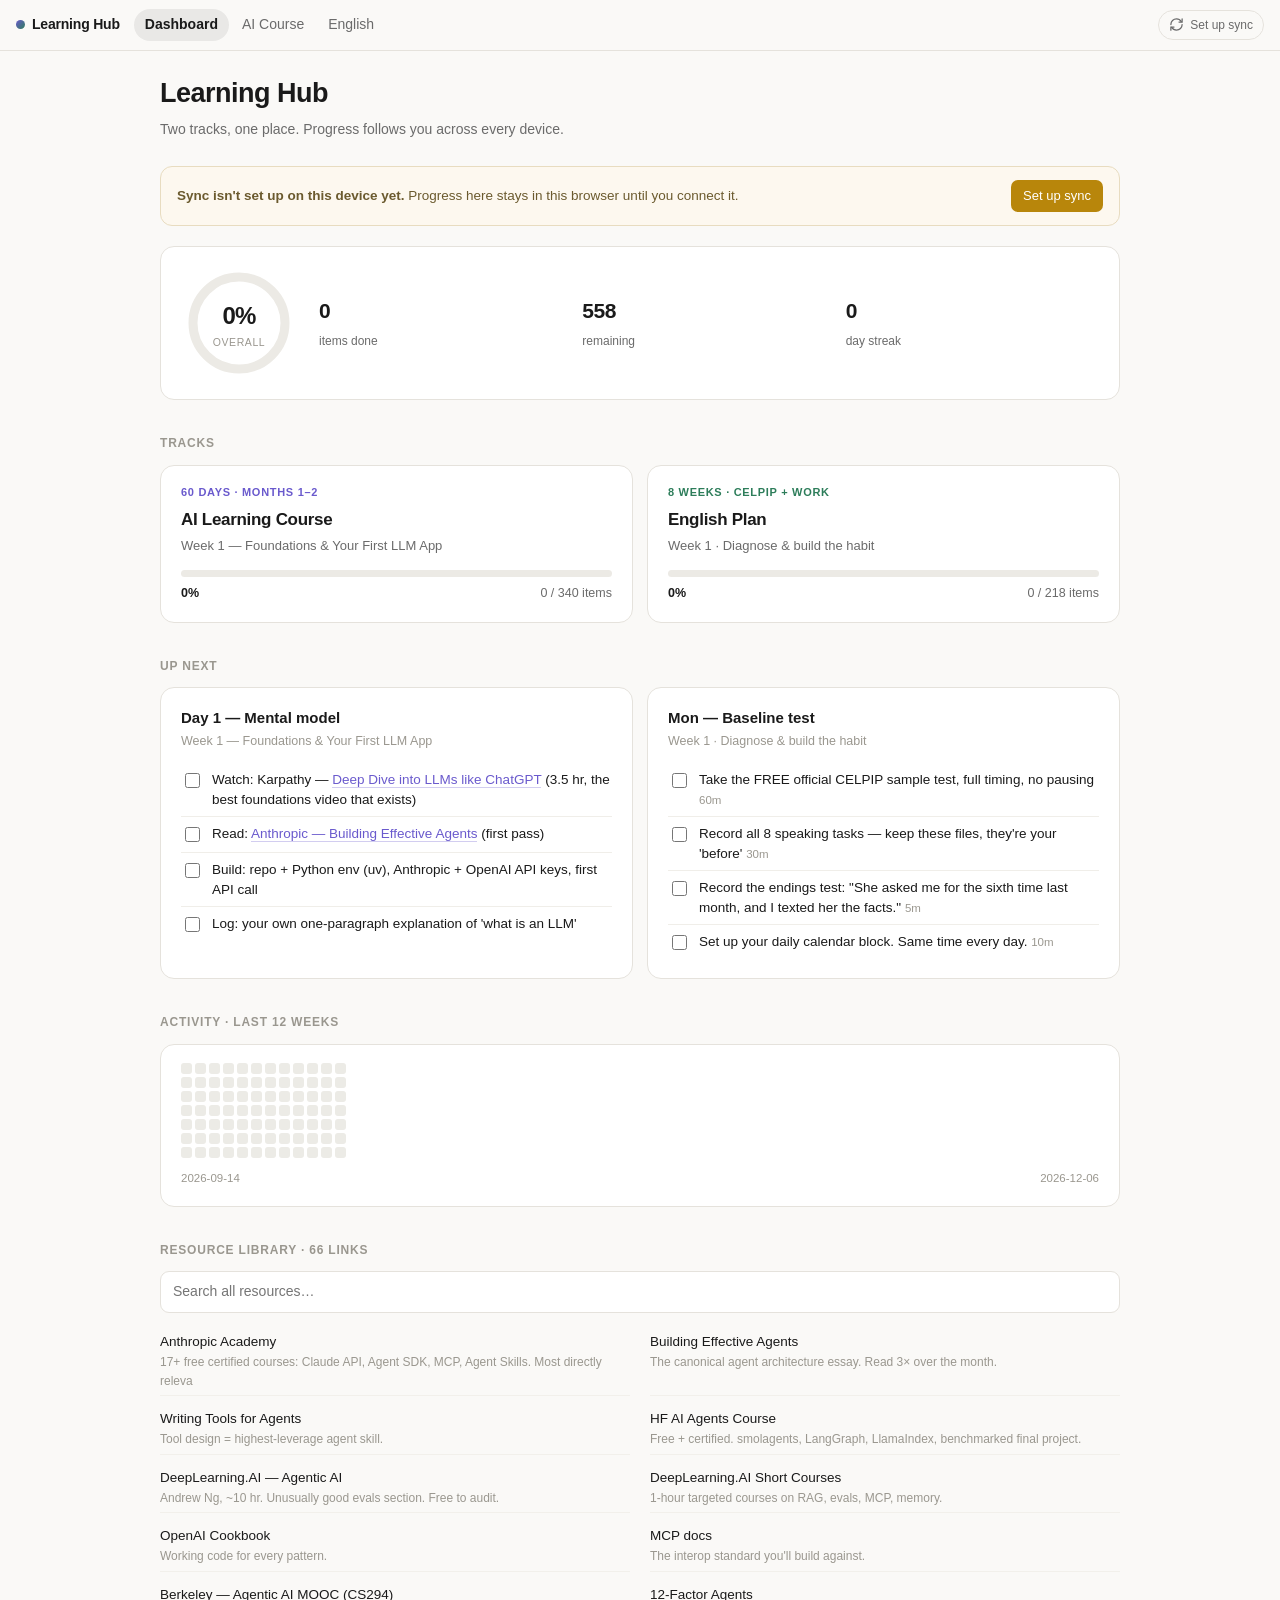
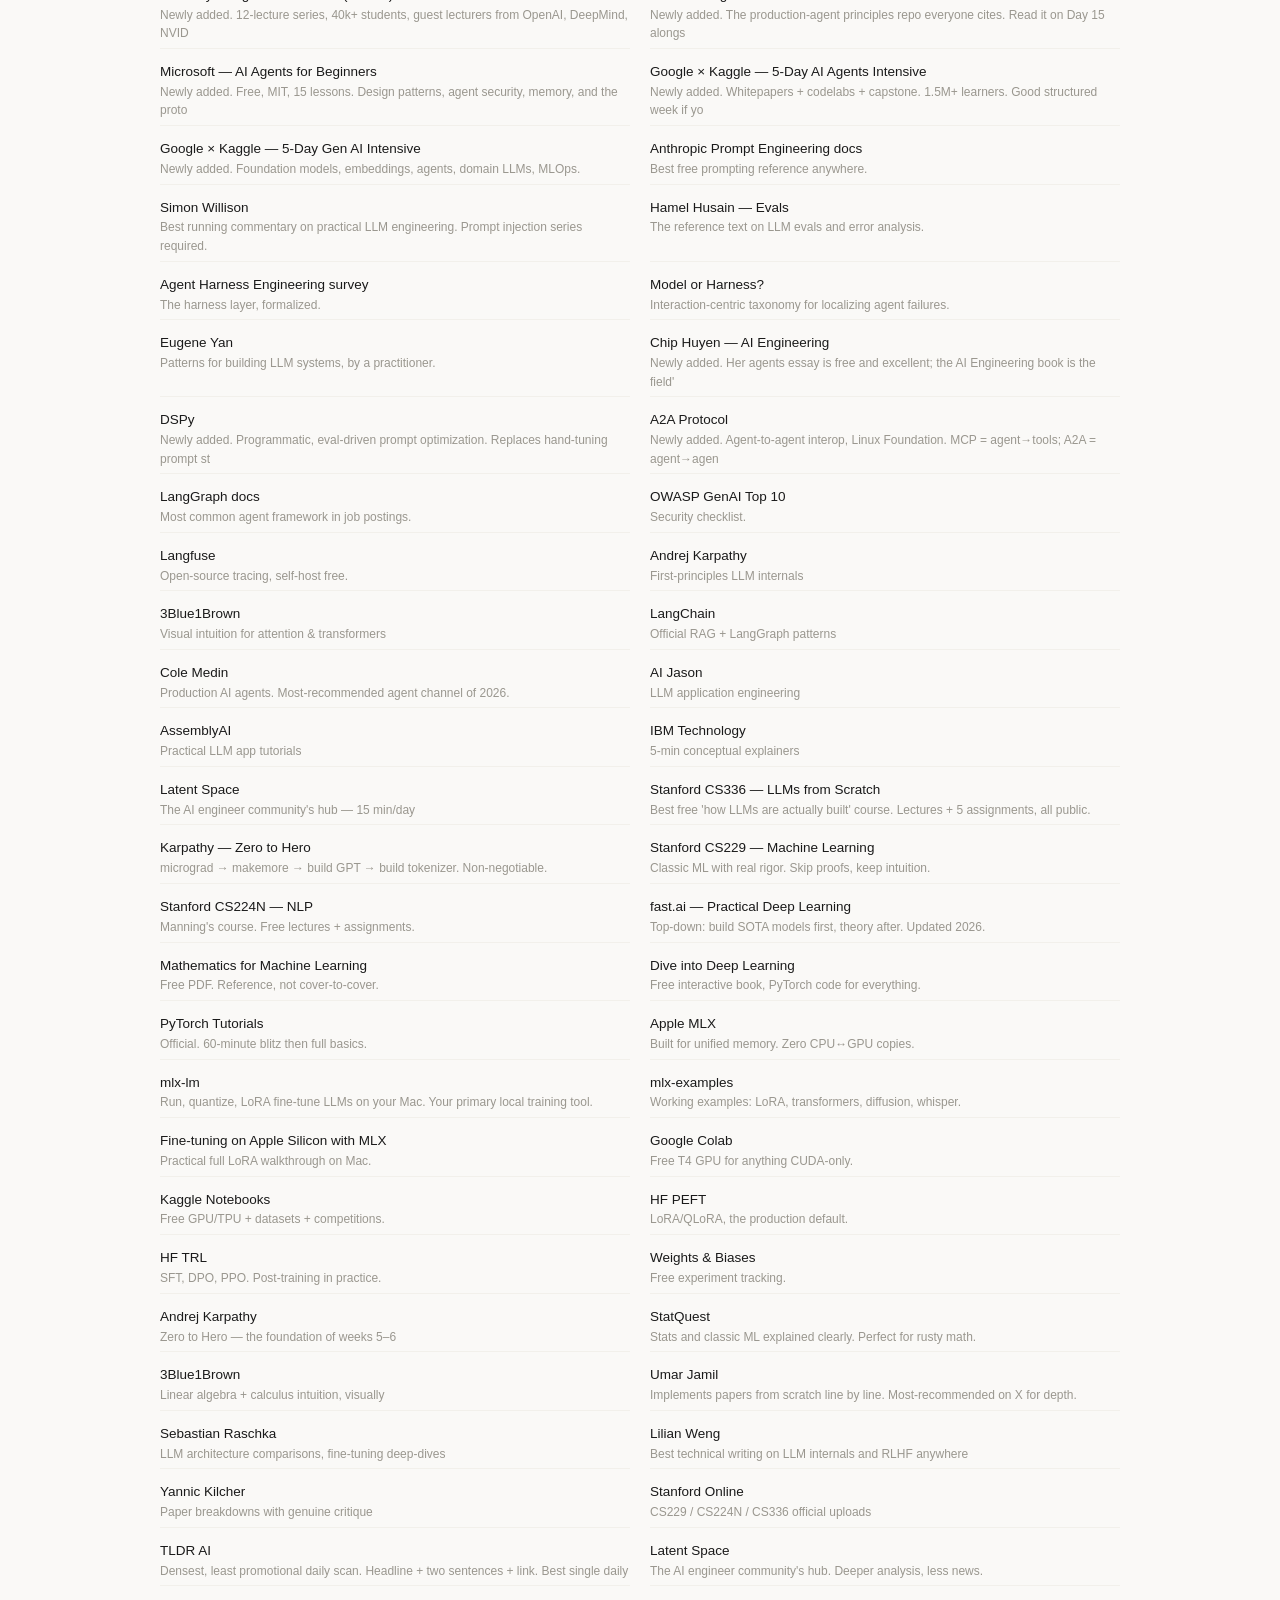
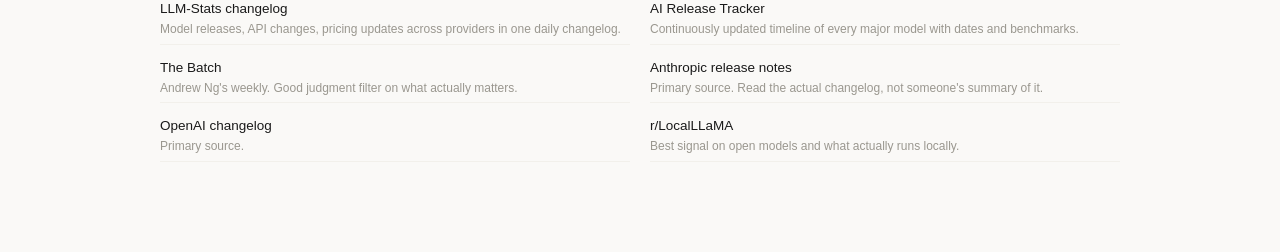
==== index.html @ ebbafad5 "Learning Hub — unified tracker for the AI course and English plan Merges the two standalone Cowork t" ====
<!doctype html>
<html lang="en">
<head>
<meta charset="utf-8">
<meta name="viewport" content="width=device-width, initial-scale=1, viewport-fit=cover">
<title>Learning Hub</title>
<meta name="theme-color" content="#faf9f7">
<meta name="apple-mobile-web-app-capable" content="yes">
<meta name="apple-mobile-web-app-status-bar-style" content="default">
<meta name="apple-mobile-web-app-title" content="Learning">
<link rel="manifest" href="manifest.webmanifest">
<link rel="apple-touch-icon" href="icons/icon-192.png">
<link rel="icon" href="icons/icon-192.png">
<link rel="stylesheet" href="assets/hub.css">
</head>
<body class="dash">

<div class="wrap">

  <h1>Learning Hub</h1>
  <p class="sub">Two tracks, one place. Progress follows you across every device.</p>

  <div class="banner" id="setupBanner" style="display:none">
    <span><b>Sync isn't set up on this device yet.</b> Progress here stays in this browser until you connect it.</span>
    <button id="bannerBtn">Set up sync</button>
  </div>

  <div class="hero">
    <div class="ring">
      <svg width="108" height="108" viewBox="0 0 108 108">
        <defs>
          <linearGradient id="hubgrad" x1="0" y1="0" x2="1" y2="1">
            <stop offset="0%" stop-color="#6a5acd"/>
            <stop offset="100%" stop-color="#2d7d5a"/>
          </linearGradient>
        </defs>
        <circle class="bgc" cx="54" cy="54" r="46" fill="none" stroke-width="9"/>
        <circle class="fgc" id="ringFg" cx="54" cy="54" r="46" fill="none" stroke-width="9"/>
      </svg>
      <div class="lab"><b id="ringPct">0%</b><i>overall</i></div>
    </div>
    <div class="heroStats">
      <div><b id="statDone">0</b><span>items done</span></div>
      <div><b id="statLeft">0</b><span>remaining</span></div>
      <div><b id="statStreak">0</b><span>day streak</span></div>
    </div>
  </div>

  <h2>Tracks</h2>
  <div class="tracks">
    <a class="track-card ai" href="ai.html">
      <div class="tk">60 days · Months 1–2</div>
      <h3>AI Learning Course</h3>
      <div class="meta" id="aiMeta">&nbsp;</div>
      <div class="tbar"><i id="aiBar" style="width:0%"></i></div>
      <div class="tnums"><b id="aiPct">0%</b><span id="aiCnt"></span></div>
    </a>
    <a class="track-card eng" href="english.html">
      <div class="tk">8 weeks · CELPIP + work</div>
      <h3>English Plan</h3>
      <div class="meta" id="engMeta">&nbsp;</div>
      <div class="tbar"><i id="engBar" style="width:0%"></i></div>
      <div class="tnums"><b id="engPct">0%</b><span id="engCnt"></span></div>
    </a>
  </div>

  <h2 id="todayHd">Up next</h2>
  <div class="today">
    <div class="card ai">
      <h3 id="aiTodayTitle">—</h3>
      <div class="dl" id="aiTodayWeek"></div>
      <ul id="aiToday"></ul>
    </div>
    <div class="card eng">
      <h3 id="engTodayTitle">—</h3>
      <div class="dl" id="engTodayWeek"></div>
      <ul id="engToday"></ul>
    </div>
  </div>

  <h2>Activity · last 12 weeks</h2>
  <div class="card">
    <div class="heat" id="heat"></div>
    <div class="heatlab"><span id="heatFrom"></span><span id="heatTo"></span></div>
  </div>

  <h2>Resource library · <span id="resCount"></span></h2>
  <input id="resSearch" type="search" placeholder="Search all resources…" autocomplete="off">
  <div class="res" id="resList"></div>

</div>

<script src="assets/hub.js"></script>
<script>Hub.init({page:"home"});</script>
<script src="assets/data-ai.js"></script>
<script src="assets/data-eng.js"></script>
<script src="assets/dashboard.js"></script>
<script>
if ("serviceWorker" in navigator) navigator.serviceWorker.register("sw.js").catch(function(){});
</script>
</body>
</html>
---- assets/hub.css ----
/* ===== Learning Hub — shared shell (nav, sync panel, dashboard) ===== */

.hub-nav, .hub-modal, .dash {
  --h-bg: #faf9f7;
  --h-card: #ffffff;
  --h-line: #e5e2dc;
  --h-ink: #1a1a1a;
  --h-dim: #6b6b6b;
  --h-faint: #9a978f;
  --h-ai: #6a5acd;
  --h-eng: #2d7d5a;
  --h-warn: #b8860b;
  --h-red: #c0392b;
  font-family: -apple-system, BlinkMacSystemFont, "Segoe UI", Helvetica, Arial, sans-serif;
}

/* ---------- nav ---------- */
/* the tracker pages bring their own <a> styling — neutralise it inside the shell */
.hub-nav a, .hub-nav a:hover, .hub-nav a:visited {
  text-decoration: none; border: 0; box-shadow: none; background-image: none;
}
.hub-nav {
  position: sticky; top: 0; z-index: 50;
  display: flex; align-items: center; gap: 6px;
  padding: 9px 16px;
  background: rgba(250, 249, 247, .88);
  backdrop-filter: saturate(180%) blur(12px);
  -webkit-backdrop-filter: saturate(180%) blur(12px);
  border-bottom: 1px solid var(--h-line);
  font-size: 14px;
}
.hub-brand {
  display: flex; align-items: center; gap: 7px;
  font-weight: 650; color: var(--h-ink); text-decoration: none;
  letter-spacing: -.2px; margin-right: 8px; white-space: nowrap;
}
.hub-dot {
  width: 9px; height: 9px; border-radius: 50%;
  background: linear-gradient(135deg, var(--h-ai), var(--h-eng));
}
.hub-nav nav { display: flex; gap: 2px; flex: 1; min-width: 0; overflow-x: auto; scrollbar-width: none; }
.hub-nav nav::-webkit-scrollbar { display: none; }
.hub-nav nav a {
  padding: 5px 11px; border-radius: 99px; color: var(--h-dim);
  text-decoration: none; white-space: nowrap; transition: background .15s, color .15s;
}
.hub-nav nav a:hover { color: var(--h-ink); background: rgba(0, 0, 0, .04); }
.hub-nav nav a.on { color: var(--h-ink); background: rgba(0, 0, 0, .07); font-weight: 600; }

.hub-syncbtn {
  display: flex; align-items: center; gap: 6px;
  background: none; border: 1px solid var(--h-line); border-radius: 99px;
  padding: 5px 10px; cursor: pointer; color: var(--h-dim);
  font: inherit; font-size: 12px; white-space: nowrap;
}
.hub-syncbtn:hover { color: var(--h-ink); border-color: #d5d1c8; }
.hub-syncbtn[data-state="busy"] svg { animation: hubspin 1s linear infinite; }
.hub-syncbtn[data-state="err"] { color: var(--h-red); border-color: #e8c4bf; }
@keyframes hubspin { to { transform: rotate(360deg); } }
.hub-sync:empty { display: none; }
@media (max-width: 620px) { .hub-sync { display: none; } .hub-name { display: none; } .hub-brand { margin-right: 4px; } }

/* ---------- sync modal ---------- */
.hub-modal {
  position: fixed; inset: 0; z-index: 100; display: none;
  background: rgba(20, 19, 17, .35); padding: 20px;
  overflow-y: auto; -webkit-overflow-scrolling: touch;
}
.hub-modal.on { display: block; }
.hub-modal-in {
  max-width: 460px; margin: 6vh auto; background: var(--h-card);
  border: 1px solid var(--h-line); border-radius: 14px; overflow: hidden;
  box-shadow: 0 20px 60px rgba(0, 0, 0, .18);
}
.hub-modal-hd {
  display: flex; justify-content: space-between; align-items: center;
  padding: 14px 18px; border-bottom: 1px solid var(--h-line); font-size: 15px;
}
.hub-modal-hd button { background: none; border: none; font-size: 22px; line-height: 1; cursor: pointer; color: var(--h-faint); }
.hub-modal-bd { padding: 18px; font-size: 14px; color: var(--h-ink); }
.hub-p { margin: 0 0 16px; color: var(--h-dim); line-height: 1.55; font-size: 13.5px; }
.hub-p.dim { color: var(--h-faint); font-size: 12.5px; margin-top: 14px; margin-bottom: 0; }
.hub-lbl { display: block; font-weight: 600; font-size: 13px; margin: 14px 0 5px; }
.hub-lbl span { font-weight: 400; color: var(--h-faint); font-size: 12px; }
.hub-lbl code { background: #f2f0eb; padding: 1px 4px; border-radius: 3px; font-size: 11.5px; }
.hub-modal-bd input[type=text], .hub-modal-bd input[type=password] {
  width: 100%; padding: 9px 11px; border: 1px solid var(--h-line); border-radius: 8px;
  font: inherit; font-size: 13.5px; background: #fcfbf9;
}
.hub-modal-bd input:focus { outline: 2px solid rgba(106, 90, 205, .35); outline-offset: -1px; }
.hub-row { display: flex; gap: 8px; margin-top: 14px; flex-wrap: wrap; }
.hub-row2 { display: flex; align-items: center; justify-content: space-between; gap: 10px; margin-top: 8px; }
.hub-row2 span { color: var(--h-dim); font-size: 13.5px; }
.hub-row2 input { padding: 7px 9px; border: 1px solid var(--h-line); border-radius: 8px; font: inherit; font-size: 13px; background: #fcfbf9; }
.hub-btn {
  padding: 8px 14px; border: 1px solid var(--h-line); background: #fff;
  border-radius: 8px; font: inherit; font-size: 13.5px; cursor: pointer; color: var(--h-ink);
}
.hub-btn:hover { background: #f7f5f1; }
.hub-btn.pri { background: var(--h-ink); color: #fff; border-color: var(--h-ink); }
.hub-btn.pri:hover { background: #333; }
.hub-msg { font-size: 12.5px; margin: 10px 0 0; color: var(--h-dim); word-break: break-all; }
.hub-msg.ok { color: var(--h-eng); }
.hub-msg.err { color: var(--h-red); }
.hub-modal-bd hr { border: none; border-top: 1px solid var(--h-line); margin: 20px 0 4px; }

/* ---------- dashboard ---------- */
body.dash {
  margin: 0; background: var(--h-bg); color: var(--h-ink);
  font-size: 15px; line-height: 1.55;
  -webkit-font-smoothing: antialiased;
}
.dash .wrap { max-width: 960px; margin: 0 auto; padding: 26px 20px 90px; }
.dash h1 { font-size: 27px; margin: 0 0 4px; letter-spacing: -.5px; }
.dash .sub { color: var(--h-dim); font-size: 14px; margin: 0 0 26px; }
.dash h2 {
  font-size: 12px; text-transform: uppercase; letter-spacing: .8px;
  color: var(--h-faint); margin: 34px 0 12px; font-weight: 650;
}

.hero {
  display: grid; grid-template-columns: auto 1fr; gap: 26px; align-items: center;
  background: var(--h-card); border: 1px solid var(--h-line);
  border-radius: 14px; padding: 22px 24px;
}
@media (max-width: 560px) { .hero { grid-template-columns: 1fr; gap: 18px; text-align: center; } }
.ring { position: relative; width: 108px; height: 108px; margin: 0 auto; }
.ring svg { transform: rotate(-90deg); }
.ring .bgc { stroke: #eceae5; }
.ring .fgc { stroke: url(#hubgrad); stroke-linecap: round; transition: stroke-dashoffset .6s cubic-bezier(.4, 0, .2, 1); }
.ring .lab { position: absolute; inset: 0; display: flex; flex-direction: column; align-items: center; justify-content: center; }
.ring .lab b { font-size: 24px; letter-spacing: -.8px; font-variant-numeric: tabular-nums; }
.ring .lab i { font-style: normal; font-size: 10.5px; color: var(--h-faint); text-transform: uppercase; letter-spacing: .6px; }
.heroStats { display: grid; grid-template-columns: repeat(3, 1fr); gap: 14px; }
@media (max-width: 400px) { .heroStats { grid-template-columns: repeat(2, 1fr); } }
.heroStats div b { display: block; font-size: 21px; letter-spacing: -.5px; font-variant-numeric: tabular-nums; }
.heroStats div span { font-size: 12px; color: var(--h-dim); }

.tracks { display: grid; grid-template-columns: 1fr 1fr; gap: 14px; }
@media (max-width: 700px) { .tracks { grid-template-columns: 1fr; } }
.track-card {
  display: block; text-decoration: none; color: inherit;
  background: var(--h-card); border: 1px solid var(--h-line); border-radius: 14px;
  padding: 18px 20px; transition: transform .15s, box-shadow .15s, border-color .15s;
}
.track-card:hover { transform: translateY(-2px); box-shadow: 0 8px 24px rgba(0, 0, 0, .07); border-color: #d8d4cb; }
.track-card .tk { font-size: 11px; font-weight: 700; letter-spacing: .7px; text-transform: uppercase; }
.track-card.ai .tk { color: var(--h-ai); }
.track-card.eng .tk { color: var(--h-eng); }
.track-card h3 { margin: 6px 0 3px; font-size: 17px; letter-spacing: -.3px; }
.track-card .meta { font-size: 13px; color: var(--h-dim); margin-bottom: 14px; }
.tbar { height: 7px; background: #eceae5; border-radius: 99px; overflow: hidden; }
.tbar > i { display: block; height: 100%; border-radius: 99px; transition: width .5s; }
.track-card.ai .tbar > i { background: var(--h-ai); }
.track-card.eng .tbar > i { background: var(--h-eng); }
.tnums { display: flex; justify-content: space-between; margin-top: 7px; font-size: 12.5px; color: var(--h-dim); font-variant-numeric: tabular-nums; }
.tnums b { color: var(--h-ink); }

.card {
  background: var(--h-card); border: 1px solid var(--h-line);
  border-radius: 14px; padding: 18px 20px;
}
.today { display: grid; grid-template-columns: 1fr 1fr; gap: 14px; }
@media (max-width: 700px) { .today { grid-template-columns: 1fr; } }
.today .card h3 { margin: 0 0 2px; font-size: 15px; }
.today .card .dl { font-size: 12.5px; color: var(--h-faint); margin-bottom: 12px; }
.today ul { list-style: none; margin: 0; padding: 0; }
.today li { display: flex; gap: 9px; padding: 7px 0; border-top: 1px solid #f0eee9; font-size: 13.5px; line-height: 1.45; }
.today li:first-child { border-top: none; }
.today input[type=checkbox] { margin-top: 3px; flex-shrink: 0; width: 15px; height: 15px; accent-color: var(--h-eng); cursor: pointer; }
.today .ai input[type=checkbox] { accent-color: var(--h-ai); }
.today li.done label { color: var(--h-faint); text-decoration: line-through; }
.today label { cursor: pointer; }
.today label a { color: var(--h-ai); text-decoration: none; border-bottom: 1px solid rgba(106,90,205,.3); }
.today label a:hover { border-bottom-color: var(--h-ai); }
.today .card.eng label a { color: var(--h-eng); border-bottom-color: rgba(45,125,90,.3); }
.today .mins { color: var(--h-faint); font-size: 11.5px; }
.empty { color: var(--h-faint); font-size: 13.5px; padding: 10px 0; }

.heat { display: flex; gap: 3px; flex-wrap: nowrap; overflow-x: auto; padding-bottom: 4px; }
.heat .col { display: flex; flex-direction: column; gap: 3px; }
.heat i { width: 11px; height: 11px; border-radius: 3px; background: #ecebe6; display: block; }
.heat i[data-l="1"] { background: #cfe3d8; }
.heat i[data-l="2"] { background: #9ccdb4; }
.heat i[data-l="3"] { background: #5fae8a; }
.heat i[data-l="4"] { background: #2d7d5a; }
.heatlab { font-size: 11.5px; color: var(--h-faint); margin-top: 8px; display: flex; justify-content: space-between; }

.res { display: grid; grid-template-columns: 1fr 1fr; gap: 8px 20px; }
@media (max-width: 700px) { .res { grid-template-columns: 1fr; } }
.res a { color: var(--h-ink); text-decoration: none; font-size: 13.5px; padding: 5px 0; display: block; border-bottom: 1px solid #f2f0eb; }
.res a:hover { color: var(--h-ai); }
.res a span { color: var(--h-faint); font-size: 12px; display: block; }
#resSearch {
  width: 100%; padding: 9px 12px; border: 1px solid var(--h-line);
  border-radius: 9px; font: inherit; font-size: 14px; background: var(--h-card); margin-bottom: 14px;
}
#resSearch:focus { outline: 2px solid rgba(106, 90, 205, .3); outline-offset: -1px; }

.banner {
  background: #fdf8ef; border: 1px solid #e8dcc0; border-radius: 12px;
  padding: 13px 16px; font-size: 13.5px; color: #6b5a2e; margin-bottom: 20px;
  display: flex; gap: 10px; align-items: center; justify-content: space-between; flex-wrap: wrap;
}
.banner button { background: #b8860b; color: #fff; border: none; border-radius: 7px; padding: 6px 12px; font: inherit; font-size: 13px; cursor: pointer; }

/* keep tracker pages clear of the sticky nav */
.hub-nav + .wrap { padding-top: 22px; }
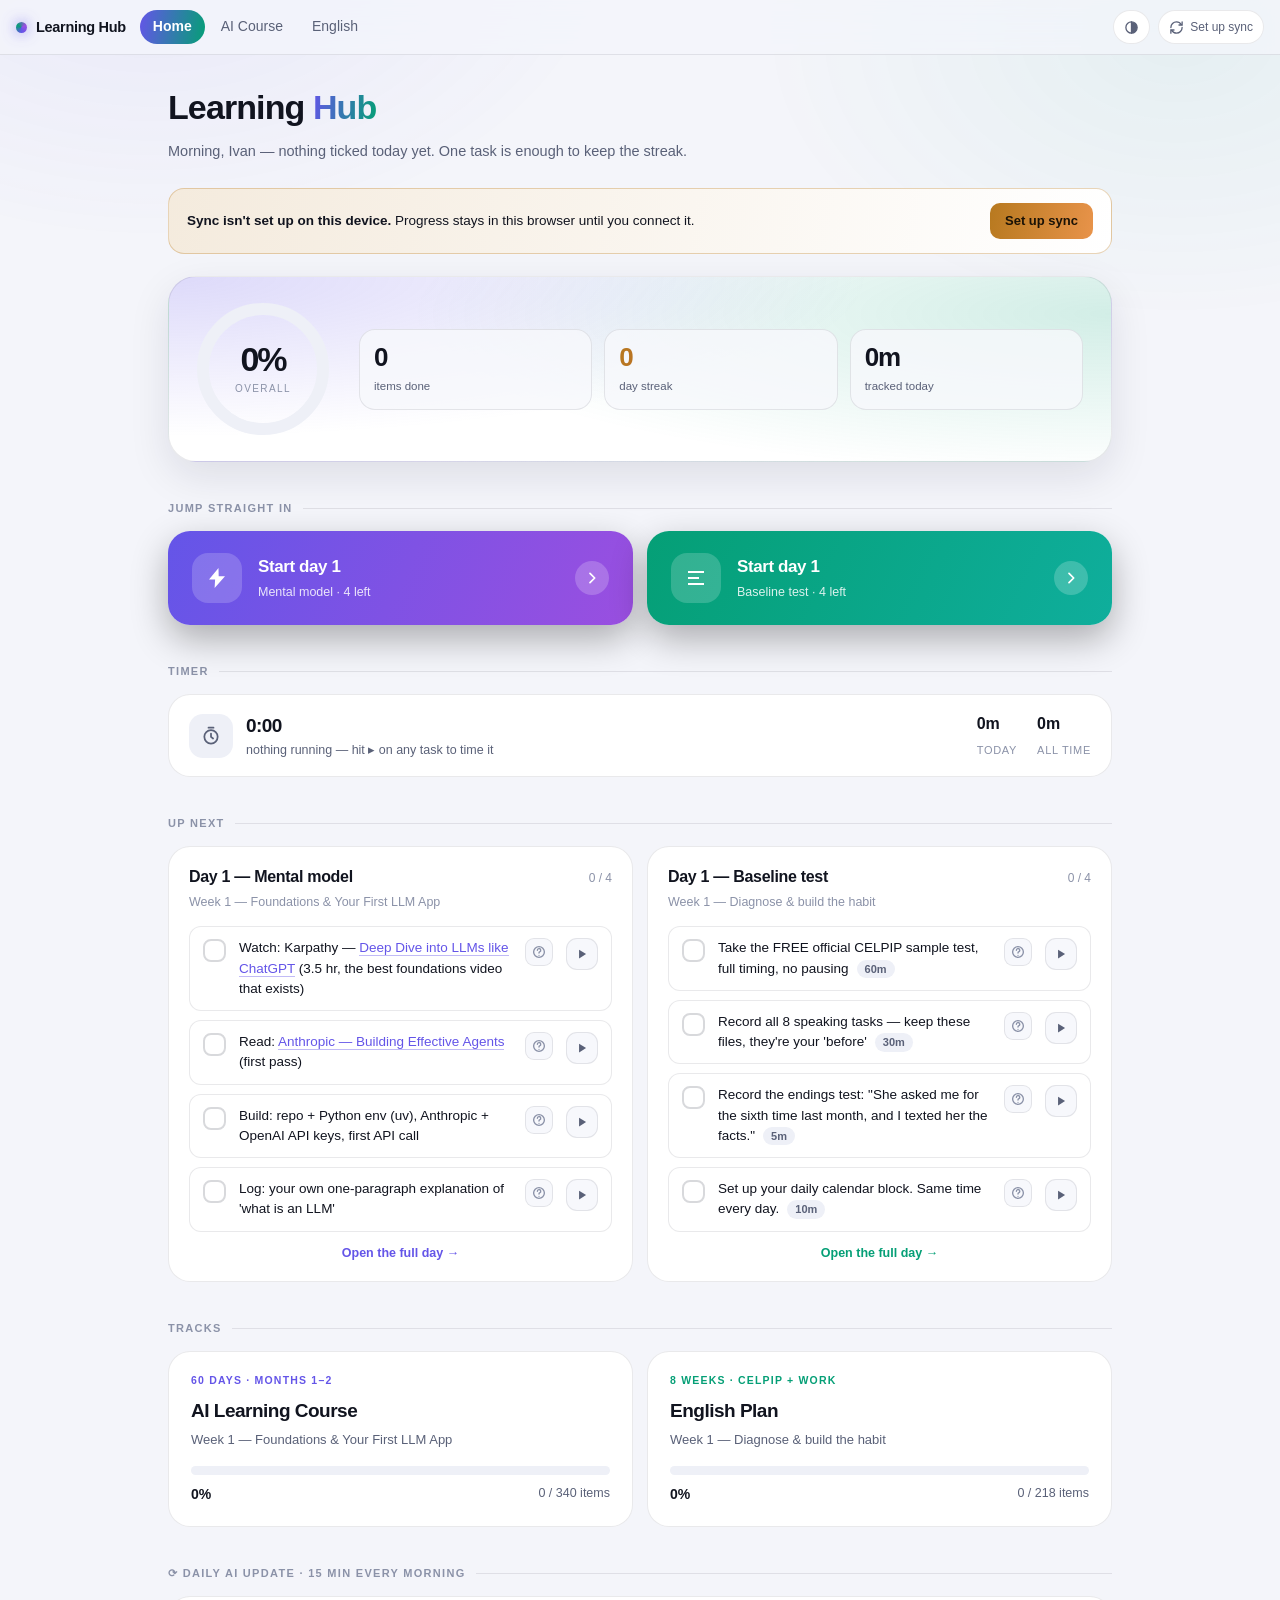
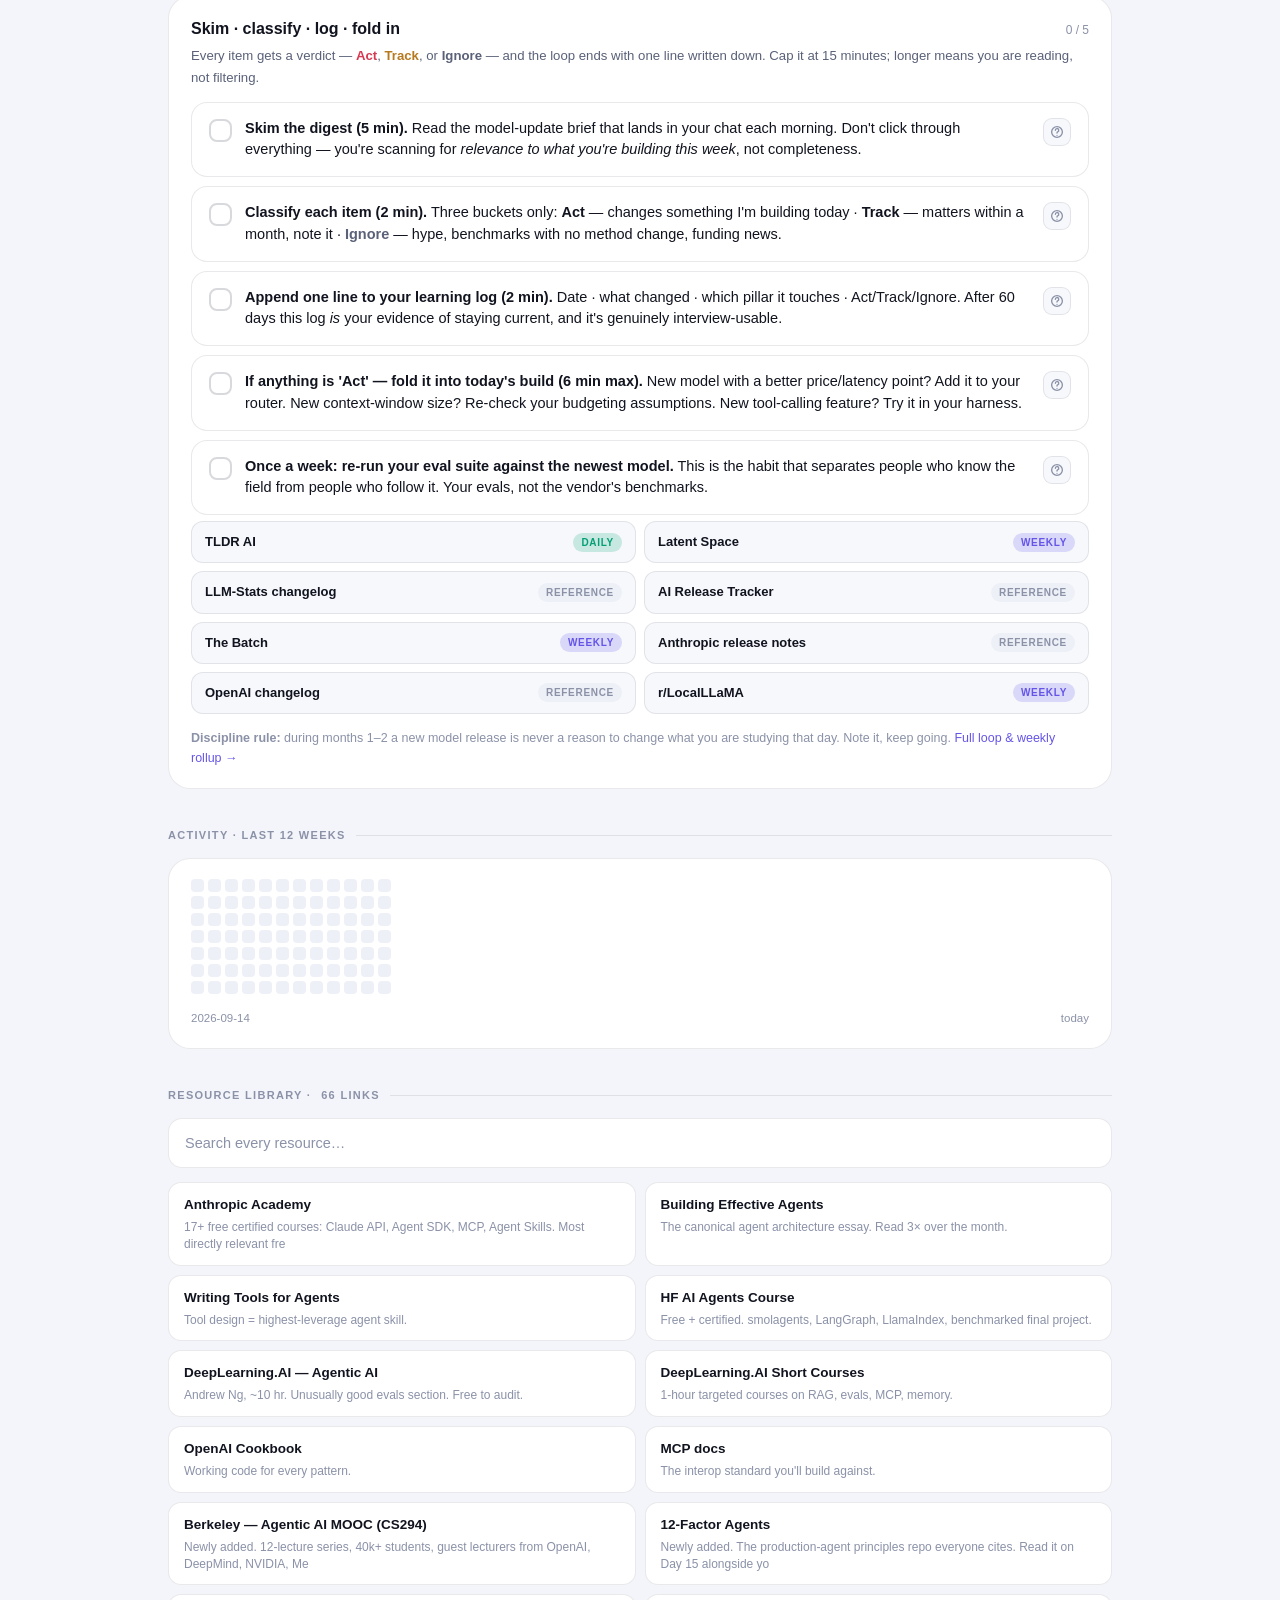
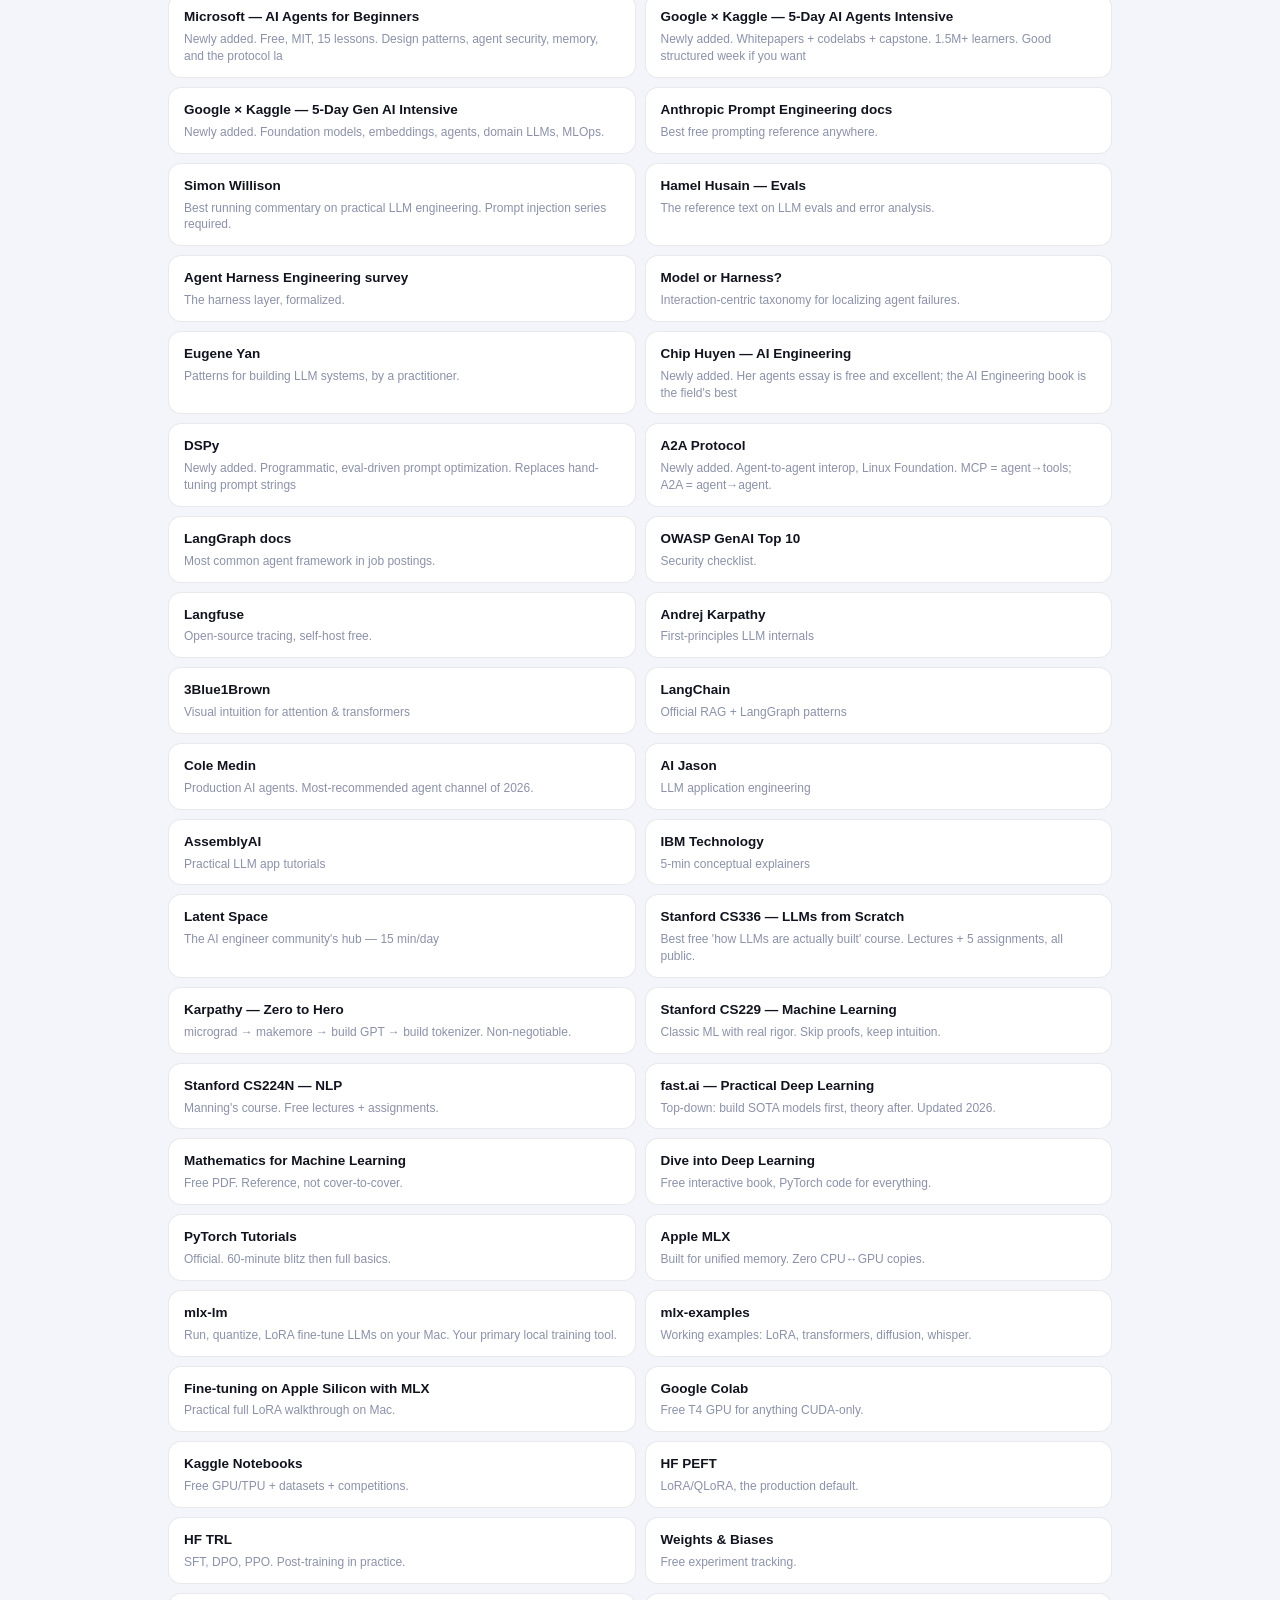
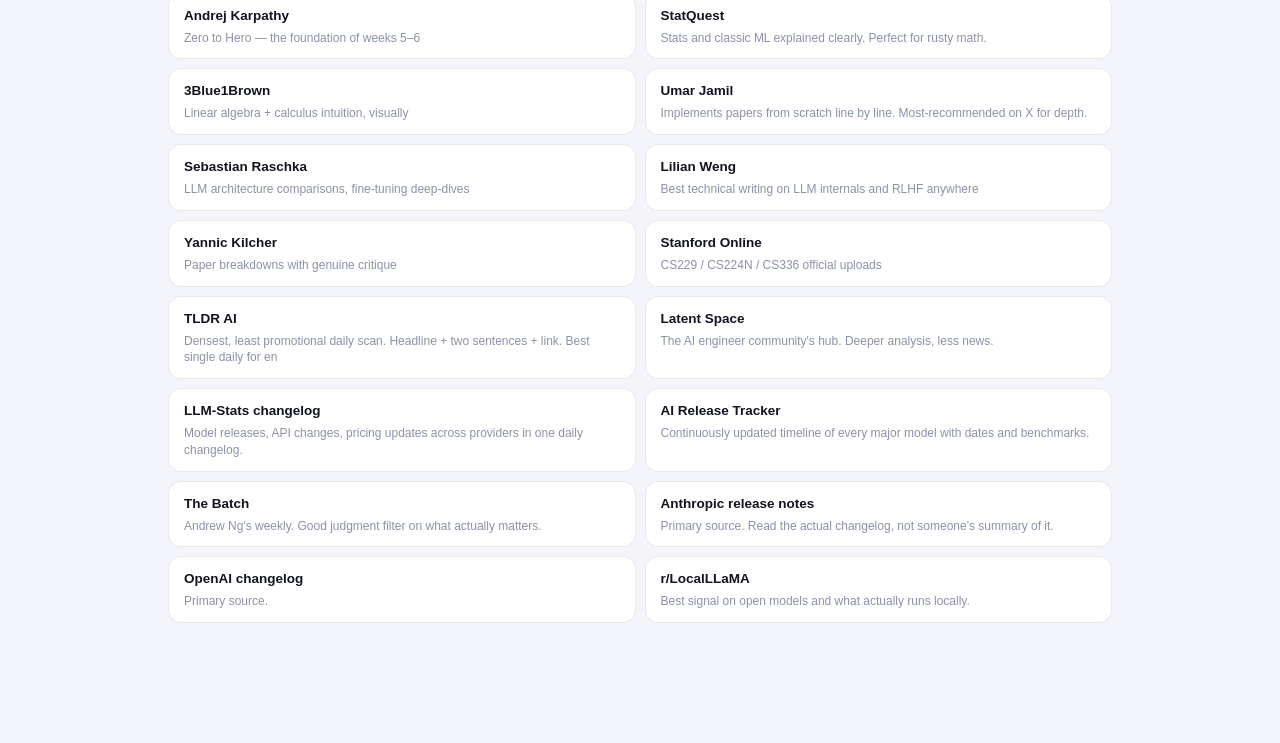
==== commit f95d89de: "Redesign: dark-first energy, day-by-day flow, focus mode, timers, ask-Claude Design - new token-driv" ====
--- a/index.html
+++ b/index.html
@@ -4,99 +4,118 @@
 <meta charset="utf-8">
 <meta name="viewport" content="width=device-width, initial-scale=1, viewport-fit=cover">
 <title>Learning Hub</title>
-<meta name="theme-color" content="#faf9f7">
+<meta name="theme-color" content="#0a0c13">
 <meta name="apple-mobile-web-app-capable" content="yes">
-<meta name="apple-mobile-web-app-status-bar-style" content="default">
+<meta name="apple-mobile-web-app-status-bar-style" content="black-translucent">
 <meta name="apple-mobile-web-app-title" content="Learning">
 <link rel="manifest" href="manifest.webmanifest">
 <link rel="apple-touch-icon" href="icons/icon-192.png">
 <link rel="icon" href="icons/icon-192.png">
-<link rel="stylesheet" href="assets/hub.css">
+<link rel="stylesheet" href="assets/theme.css">
 </head>
-<body class="dash">
-
+<body>
 <div class="wrap">
-
-  <h1>Learning Hub</h1>
-  <p class="sub">Two tracks, one place. Progress follows you across every device.</p>
+  <h1>Learning <span class="grad">Hub</span></h1>
+  <p class="sub" id="greeting">Two tracks, one place. Progress follows you across every device.</p>
 
   <div class="banner" id="setupBanner" style="display:none">
-    <span><b>Sync isn't set up on this device yet.</b> Progress here stays in this browser until you connect it.</span>
+    <span><b>Sync isn't set up on this device.</b> Progress stays in this browser until you connect it.</span>
     <button id="bannerBtn">Set up sync</button>
   </div>
 
   <div class="hero">
-    <div class="ring">
-      <svg width="108" height="108" viewBox="0 0 108 108">
-        <defs>
-          <linearGradient id="hubgrad" x1="0" y1="0" x2="1" y2="1">
-            <stop offset="0%" stop-color="#6a5acd"/>
-            <stop offset="100%" stop-color="#2d7d5a"/>
-          </linearGradient>
-        </defs>
-        <circle class="bgc" cx="54" cy="54" r="46" fill="none" stroke-width="9"/>
-        <circle class="fgc" id="ringFg" cx="54" cy="54" r="46" fill="none" stroke-width="9"/>
-      </svg>
-      <div class="lab"><b id="ringPct">0%</b><i>overall</i></div>
-    </div>
-    <div class="heroStats">
-      <div><b id="statDone">0</b><span>items done</span></div>
-      <div><b id="statLeft">0</b><span>remaining</span></div>
-      <div><b id="statStreak">0</b><span>day streak</span></div>
+    <div class="ring" id="heroRing"></div>
+    <div class="tiles">
+      <div class="tile"><b id="statDone">0</b><span>items done</span></div>
+      <div class="tile flame"><b id="statStreak">0</b><span>day streak</span></div>
+      <div class="tile"><b id="statTime">0m</b><span>tracked today</span></div>
     </div>
   </div>
 
-  <h2>Tracks</h2>
-  <div class="tracks">
-    <a class="track-card ai" href="ai.html">
-      <div class="tk">60 days · Months 1–2</div>
-      <h3>AI Learning Course</h3>
-      <div class="meta" id="aiMeta">&nbsp;</div>
-      <div class="tbar"><i id="aiBar" style="width:0%"></i></div>
-      <div class="tnums"><b id="aiPct">0%</b><span id="aiCnt"></span></div>
+  <h2 class="sec">Jump straight in</h2>
+  <div class="quick">
+    <a class="qbtn t-ai" href="ai.html#focus">
+      <span class="ic"><svg viewBox="0 0 24 24" width="24" height="24" fill="currentColor"><path d="M13.5 2L4 13.6h6.1L9.6 22 20 10.2h-6.3z"/></svg></span>
+      <span class="tx"><b id="qAiTitle">Start AI day</b><span id="qAiSub">—</span></span>
+      <span class="go"><svg viewBox="0 0 24 24" width="16" height="16" fill="none" stroke="currentColor" stroke-width="2.6" stroke-linecap="round" stroke-linejoin="round"><path d="M9 5l7 7-7 7"/></svg></span>
     </a>
-    <a class="track-card eng" href="english.html">
-      <div class="tk">8 weeks · CELPIP + work</div>
-      <h3>English Plan</h3>
-      <div class="meta" id="engMeta">&nbsp;</div>
-      <div class="tbar"><i id="engBar" style="width:0%"></i></div>
-      <div class="tnums"><b id="engPct">0%</b><span id="engCnt"></span></div>
+    <a class="qbtn t-eng" href="english.html#focus">
+      <span class="ic"><svg viewBox="0 0 24 24" width="24" height="24" fill="currentColor"><path d="M4 5h16v2H4zM4 11h11v2H4zM4 17h16v2H4z"/></svg></span>
+      <span class="tx"><b id="qEnTitle">Start English day</b><span id="qEnSub">—</span></span>
+      <span class="go"><svg viewBox="0 0 24 24" width="16" height="16" fill="none" stroke="currentColor" stroke-width="2.6" stroke-linecap="round" stroke-linejoin="round"><path d="M9 5l7 7-7 7"/></svg></span>
     </a>
   </div>
 
-  <h2 id="todayHd">Up next</h2>
+  <h2 class="sec">Timer</h2>
+  <div class="timerbar" id="timerBar">
+    <div class="lead">
+      <div class="puck" id="tPuck"><svg viewBox="0 0 24 24" width="20" height="20" fill="none" stroke="currentColor" stroke-width="2.1" stroke-linecap="round"><circle cx="12" cy="13" r="8"/><path d="M12 9v4l2.5 2M9 2h6"/></svg></div>
+      <div><b id="tLead">0:00</b><span id="tLeadSub">nothing running — hit ▸ on any task to time it</span></div>
+    </div>
+    <div class="split">
+      <div><b id="tToday">0m</b><span>today</span></div>
+      <div><b id="tAll">0m</b><span>all time</span></div>
+    </div>
+    <button class="btn" id="tStop" style="display:none">Stop &amp; log</button>
+  </div>
+
+  <h2 class="sec" id="todayHd">Up next</h2>
   <div class="today">
-    <div class="card ai">
-      <h3 id="aiTodayTitle">—</h3>
+    <div class="card t-ai" id="aiCard">
+      <div class="hd"><h3 id="aiTodayTitle">—</h3><span class="cnt" id="aiCnt2"></span></div>
       <div class="dl" id="aiTodayWeek"></div>
-      <ul id="aiToday"></ul>
+      <ul class="tasks" id="aiToday"></ul>
+      <a class="more" id="aiMore" href="ai.html">Open the full day →</a>
     </div>
-    <div class="card eng">
-      <h3 id="engTodayTitle">—</h3>
-      <div class="dl" id="engTodayWeek"></div>
-      <ul id="engToday"></ul>
+    <div class="card t-eng" id="enCard">
+      <div class="hd"><h3 id="enTodayTitle">—</h3><span class="cnt" id="enCnt2"></span></div>
+      <div class="dl" id="enTodayWeek"></div>
+      <ul class="tasks" id="enToday"></ul>
+      <a class="more" id="enMore" href="english.html">Open the full day →</a>
     </div>
   </div>
 
-  <h2>Activity · last 12 weeks</h2>
+  <h2 class="sec">Tracks</h2>
+  <div class="tracks">
+    <a class="track-card t-ai" href="ai.html">
+      <div class="tk">60 days · months 1–2</div>
+      <h3>AI Learning Course</h3>
+      <div class="meta" id="aiMeta"></div>
+      <div class="bar"><i id="aiBar" style="width:0%"></i></div>
+      <div class="nums"><b id="aiPct">0%</b><span id="aiCnt"></span></div>
+    </a>
+    <a class="track-card t-eng" href="english.html">
+      <div class="tk">8 weeks · CELPIP + work</div>
+      <h3>English Plan</h3>
+      <div class="meta" id="enMeta"></div>
+      <div class="bar"><i id="enBar" style="width:0%"></i></div>
+      <div class="nums"><b id="enPct">0%</b><span id="enCnt"></span></div>
+    </a>
+  </div>
+
+  <h2 class="sec">⟳ Daily AI update · 15 min every morning</h2>
+  <div class="card loopcard t-ai" id="loopCard"></div>
+
+  <h2 class="sec">Activity · last 12 weeks</h2>
   <div class="card">
     <div class="heat" id="heat"></div>
     <div class="heatlab"><span id="heatFrom"></span><span id="heatTo"></span></div>
   </div>
 
-  <h2>Resource library · <span id="resCount"></span></h2>
-  <input id="resSearch" type="search" placeholder="Search all resources…" autocomplete="off">
+  <h2 class="sec">Resource library · <span id="resCount"></span></h2>
+  <input id="resSearch" class="searchbox" type="search" placeholder="Search every resource…" autocomplete="off">
   <div class="res" id="resList"></div>
-
 </div>
 
+<script src="assets/ui.js"></script>
+<script>window.PAGE_TRACK="ai";</script>
 <script src="assets/hub.js"></script>
 <script>Hub.init({page:"home"});</script>
 <script src="assets/data-ai.js"></script>
 <script src="assets/data-eng.js"></script>
+<script src="assets/plans.js"></script>
+<script src="assets/ask.js"></script>
 <script src="assets/dashboard.js"></script>
-<script>
-if ("serviceWorker" in navigator) navigator.serviceWorker.register("sw.js").catch(function(){});
-</script>
+<script>if ("serviceWorker" in navigator) navigator.serviceWorker.register("sw.js").catch(function(){});</script>
 </body>
 </html>
--- a/assets/theme.css
+++ b/assets/theme.css
@@ -0,0 +1,739 @@
+/* =========================================================================
+   Learning Hub — design system
+   Dark by default, light when the OS asks for it or you flip the switch.
+   Everything is driven by the tokens below; nothing hardcodes a colour.
+   ========================================================================= */
+
+:root {
+  --ai-1:#7c6cff;  --ai-2:#b46cff;
+  --en-1:#0fd39b;  --en-2:#37e0d0;
+  --amber:#f7b955; --rose:#ff5f77;
+
+  --bg:#0a0c13;
+  --bg-2:#0e111a;
+  --surf:#151a27;
+  --surf-2:#1b2130;
+  --surf-3:#232a3c;
+  --line:rgba(255,255,255,.075);
+  --line-2:rgba(255,255,255,.14);
+  --ink:#e9ecf6;
+  --dim:#98a0b8;
+  --faint:#606a84;
+  --shadow:0 18px 50px rgba(0,0,0,.5);
+  --glow:.55;
+
+  --r-s:10px; --r-m:16px; --r-l:22px; --r-xl:28px;
+  --ease:cubic-bezier(.22,1,.36,1);
+  --font:-apple-system,BlinkMacSystemFont,"Segoe UI",Inter,Helvetica,Arial,sans-serif;
+}
+
+html[data-theme="light"] {
+  --bg:#f4f5fa;
+  --bg-2:#eceef7;
+  --surf:#ffffff;
+  --surf-2:#f7f8fc;
+  --surf-3:#eef0f7;
+  --line:rgba(16,20,40,.09);
+  --line-2:rgba(16,20,40,.16);
+  --ink:#11141f;
+  --dim:#5a6178;
+  --faint:#8b92a8;
+  --ai-1:#6455e8; --ai-2:#9a4fe0;
+  --en-1:#059f76; --en-2:#0fae9c;
+  --amber:#b7791f; --rose:#d63a53;
+  --shadow:0 14px 40px rgba(20,24,50,.10);
+  --glow:0;
+}
+
+@media (prefers-color-scheme: light) {
+  html:not([data-theme="dark"]) {
+    --bg:#f4f5fa; --bg-2:#eceef7; --surf:#fff; --surf-2:#f7f8fc; --surf-3:#eef0f7;
+    --line:rgba(16,20,40,.09); --line-2:rgba(16,20,40,.16);
+    --ink:#11141f; --dim:#5a6178; --faint:#8b92a8;
+    --ai-1:#6455e8; --ai-2:#9a4fe0; --en-1:#059f76; --en-2:#0fae9c;
+    --amber:#b7791f; --rose:#d63a53;
+    --shadow:0 14px 40px rgba(20,24,50,.10); --glow:0;
+  }
+}
+
+/* per-track accent — set .t-ai / .t-eng on any container */
+.t-ai  { --a1:var(--ai-1); --a2:var(--ai-2); }
+.t-eng { --a1:var(--en-1); --a2:var(--en-2); }
+body   { --a1:var(--ai-1); --a2:var(--en-1); }
+
+* { box-sizing:border-box; -webkit-tap-highlight-color:transparent; }
+
+body {
+  margin:0; background:var(--bg); color:var(--ink);
+  font-family:var(--font); font-size:15px; line-height:1.55;
+  -webkit-font-smoothing:antialiased; text-rendering:optimizeLegibility;
+  overflow-x:hidden;
+}
+/* ambient glows behind everything */
+body::before {
+  content:""; position:fixed; inset:0; z-index:-1; pointer-events:none;
+  background:
+    radial-gradient(680px 460px at 12% -8%, color-mix(in srgb, var(--ai-1) 26%, transparent), transparent 70%),
+    radial-gradient(620px 420px at 92% 4%, color-mix(in srgb, var(--en-1) 20%, transparent), transparent 70%);
+  opacity:calc(.30 + var(--glow) * .45);
+}
+
+::selection { background:color-mix(in srgb, var(--a1) 40%, transparent); }
+
+.wrap { max-width:980px; margin:0 auto; padding:26px 18px 120px; }
+
+h1 { font-size:clamp(26px,5vw,34px); margin:0 0 6px; letter-spacing:-.9px; font-weight:750; }
+h2.sec {
+  font-size:11px; text-transform:uppercase; letter-spacing:1.3px; font-weight:700;
+  color:var(--faint); margin:38px 0 14px; display:flex; align-items:center; gap:10px;
+}
+h2.sec::after { content:""; flex:1; height:1px; background:var(--line); }
+.sub { color:var(--dim); font-size:14.5px; margin:0 0 26px; }
+
+.grad {
+  background:linear-gradient(100deg,var(--a1),var(--a2));
+  -webkit-background-clip:text; background-clip:text; color:transparent;
+}
+
+/* ============================ nav ============================ */
+.hub-nav {
+  position:sticky; top:0; z-index:60;
+  display:flex; align-items:center; gap:8px; padding:10px 16px;
+  background:color-mix(in srgb, var(--bg) 78%, transparent);
+  backdrop-filter:saturate(180%) blur(18px); -webkit-backdrop-filter:saturate(180%) blur(18px);
+  border-bottom:1px solid var(--line);
+}
+.hub-nav a, .hub-nav a:hover, .hub-nav a:visited { text-decoration:none; border:0; box-shadow:none; }
+.hub-brand { display:flex; align-items:center; gap:9px; font-weight:750; color:var(--ink); letter-spacing:-.3px; margin-right:6px; white-space:nowrap; font-size:14.5px; }
+.hub-dot {
+  width:11px; height:11px; border-radius:50%;
+  background:conic-gradient(from 180deg, var(--ai-1), var(--en-1), var(--ai-2), var(--ai-1));
+  box-shadow:0 0 14px color-mix(in srgb, var(--ai-1) 70%, transparent);
+  animation:hubpulse 4s var(--ease) infinite;
+}
+@keyframes hubpulse { 0%,100%{transform:scale(1)} 50%{transform:scale(1.22)} }
+
+.hub-nav nav { display:flex; gap:3px; flex:1; min-width:0; overflow-x:auto; scrollbar-width:none; }
+.hub-nav nav::-webkit-scrollbar { display:none; }
+.hub-nav nav a {
+  padding:6px 13px; border-radius:99px; color:var(--dim); font-size:14px;
+  white-space:nowrap; transition:.18s var(--ease); font-weight:500;
+}
+.hub-nav nav a:hover { color:var(--ink); background:var(--surf-2); }
+.hub-nav nav a.on {
+  color:#fff; font-weight:650;
+  background:linear-gradient(100deg,var(--a1),var(--a2));
+  box-shadow:0 4px 18px color-mix(in srgb, var(--a1) calc(var(--glow) * 60%), transparent);
+}
+html[data-theme="light"] .hub-nav nav a.on, .hub-nav nav a.on { color:#fff; }
+
+.icon-btn {
+  display:flex; align-items:center; justify-content:center; gap:6px;
+  min-width:34px; height:34px; padding:0 10px;
+  background:var(--surf); border:1px solid var(--line); border-radius:99px;
+  color:var(--dim); cursor:pointer; font:inherit; font-size:12px; white-space:nowrap;
+  transition:.18s var(--ease);
+}
+.icon-btn:hover { color:var(--ink); border-color:var(--line-2); transform:translateY(-1px); }
+.icon-btn[data-state="busy"] svg { animation:spin 1s linear infinite; }
+.icon-btn[data-state="err"] { color:var(--rose); border-color:color-mix(in srgb,var(--rose) 45%,transparent); }
+@keyframes spin { to { transform:rotate(360deg); } }
+.hub-sync:empty { display:none; }
+@media (max-width:700px){ .hub-sync{display:none} .hub-name{display:none} }
+
+/* ============================ cards ============================ */
+.card {
+  background:var(--surf); border:1px solid var(--line);
+  border-radius:var(--r-l); padding:20px 22px; position:relative; overflow:hidden;
+}
+.card.glow::before {
+  content:""; position:absolute; inset:-1px -1px auto; height:2px;
+  background:linear-gradient(90deg,transparent,var(--a1),var(--a2),transparent);
+  opacity:.85;
+}
+
+/* ============================ hero ============================ */
+.hero {
+  position:relative; border-radius:var(--r-xl); padding:26px 28px;
+  background:
+    radial-gradient(120% 140% at 0% 0%, color-mix(in srgb,var(--ai-1) 22%,transparent), transparent 62%),
+    radial-gradient(120% 140% at 100% 20%, color-mix(in srgb,var(--en-1) 18%,transparent), transparent 62%),
+    var(--surf);
+  border:1px solid var(--line);
+  display:grid; grid-template-columns:auto 1fr; gap:30px; align-items:center;
+  box-shadow:var(--shadow);
+}
+@media (max-width:620px){ .hero{grid-template-columns:1fr; gap:22px; padding:24px 20px; text-align:center;} }
+
+.ring { position:relative; width:132px; height:132px; margin:0 auto; flex-shrink:0; }
+.ring svg { transform:rotate(-90deg); overflow:visible; }
+.ring .bgc { stroke:var(--surf-3); }
+.ring .fgc {
+  stroke:url(#gradRing); stroke-linecap:round;
+  transition:stroke-dashoffset 1.1s var(--ease);
+  filter:drop-shadow(0 0 calc(var(--glow) * 10px) color-mix(in srgb,var(--ai-1) 80%,transparent));
+}
+.ring .lab { position:absolute; inset:0; display:flex; flex-direction:column; align-items:center; justify-content:center; }
+.ring .lab b { font-size:34px; font-weight:780; letter-spacing:-2px; font-variant-numeric:tabular-nums; line-height:1; }
+.ring .lab i { font-style:normal; font-size:10px; color:var(--faint); text-transform:uppercase; letter-spacing:1.4px; margin-top:5px; }
+
+.tiles { display:grid; grid-template-columns:repeat(3,1fr); gap:12px; }
+@media (max-width:430px){ .tiles{grid-template-columns:repeat(3,1fr); gap:8px;} }
+.tile {
+  background:color-mix(in srgb,var(--surf-2) 82%,transparent);
+  border:1px solid var(--line); border-radius:var(--r-m); padding:13px 14px;
+}
+.tile b { display:block; font-size:26px; font-weight:760; letter-spacing:-1.1px; font-variant-numeric:tabular-nums; line-height:1.15; }
+.tile span { font-size:11.5px; color:var(--dim); }
+.tile.flame b { background:linear-gradient(100deg,var(--amber),var(--rose)); -webkit-background-clip:text; background-clip:text; color:transparent; }
+
+/* ============================ track cards ============================ */
+.tracks { display:grid; grid-template-columns:1fr 1fr; gap:14px; }
+@media (max-width:720px){ .tracks{grid-template-columns:1fr;} }
+.track-card {
+  display:block; text-decoration:none; color:inherit; position:relative; overflow:hidden;
+  background:var(--surf); border:1px solid var(--line); border-radius:var(--r-l); padding:20px 22px;
+  transition:.28s var(--ease);
+}
+.track-card::after {
+  content:""; position:absolute; inset:0; border-radius:inherit; pointer-events:none;
+  background:radial-gradient(120% 100% at 100% 0%, color-mix(in srgb,var(--a1) 18%,transparent), transparent 60%);
+  opacity:0; transition:opacity .3s var(--ease);
+}
+.track-card:hover { transform:translateY(-3px); border-color:color-mix(in srgb,var(--a1) 40%,transparent); box-shadow:0 16px 40px color-mix(in srgb,var(--a1) calc(var(--glow) * 28%), rgba(0,0,0,.28)); }
+.track-card:hover::after { opacity:1; }
+.track-card .tk { font-size:10.5px; font-weight:750; letter-spacing:1.2px; text-transform:uppercase; color:var(--a1); }
+.track-card h3 { margin:8px 0 4px; font-size:19px; letter-spacing:-.5px; font-weight:700; }
+.track-card .meta { font-size:13px; color:var(--dim); margin-bottom:16px; min-height:20px; }
+
+.bar { height:9px; background:var(--surf-3); border-radius:99px; overflow:hidden; position:relative; }
+.bar > i {
+  display:block; height:100%; border-radius:99px;
+  background:linear-gradient(90deg,var(--a1),var(--a2));
+  transition:width .9s var(--ease); position:relative;
+  box-shadow:0 0 calc(var(--glow) * 16px) color-mix(in srgb,var(--a1) 65%,transparent);
+}
+.bar > i::after {
+  content:""; position:absolute; inset:0; border-radius:99px;
+  background:linear-gradient(90deg,transparent,rgba(255,255,255,.4),transparent);
+  transform:translateX(-100%); animation:sheen 2.6s var(--ease) infinite;
+}
+@keyframes sheen { to { transform:translateX(200%); } }
+.nums { display:flex; justify-content:space-between; margin-top:9px; font-size:12.5px; color:var(--dim); font-variant-numeric:tabular-nums; }
+.nums b { color:var(--ink); font-size:14px; font-weight:700; }
+
+/* ============================ day rail ============================ */
+.rail-wrap { position:relative; margin:0 -18px; padding:0 18px; }
+.rail {
+  display:flex; gap:7px; overflow-x:auto; padding:4px 0 12px;
+  scrollbar-width:none; scroll-snap-type:x proximity;
+}
+.rail::-webkit-scrollbar { display:none; }
+.rail .wsep {
+  display:flex; align-items:center; padding:0 6px 0 2px; font-size:10px; font-weight:750;
+  letter-spacing:1px; color:var(--faint); text-transform:uppercase; white-space:nowrap;
+}
+.pip {
+  flex:0 0 auto; width:42px; height:52px; border-radius:14px; scroll-snap-align:center;
+  background:var(--surf); border:1px solid var(--line); cursor:pointer;
+  display:flex; flex-direction:column; align-items:center; justify-content:center; gap:3px;
+  font:inherit; color:var(--dim); transition:.2s var(--ease); position:relative;
+}
+.pip b { font-size:14px; font-weight:700; font-variant-numeric:tabular-nums; line-height:1; }
+.pip u { text-decoration:none; font-size:8.5px; letter-spacing:.5px; text-transform:uppercase; color:var(--faint); }
+.pip:hover { border-color:var(--line-2); transform:translateY(-2px); color:var(--ink); }
+.pip.part::after {
+  content:""; position:absolute; bottom:6px; width:16px; height:3px; border-radius:99px;
+  background:linear-gradient(90deg,var(--a1),var(--a2)); opacity:.75;
+}
+.pip.done {
+  background:linear-gradient(150deg,color-mix(in srgb,var(--a1) 22%,var(--surf)),var(--surf));
+  border-color:color-mix(in srgb,var(--a1) 45%,transparent); color:var(--ink);
+}
+.pip.done u { color:var(--a1); }
+.pip.on {
+  background:linear-gradient(140deg,var(--a1),var(--a2)); border-color:transparent; color:#fff;
+  transform:translateY(-3px) scale(1.06);
+  box-shadow:0 10px 26px color-mix(in srgb,var(--a1) calc(var(--glow) * 55%), rgba(0,0,0,.3));
+}
+.pip.on u { color:rgba(255,255,255,.82); }
+
+/* ============================ day panel ============================ */
+.dayhead { display:flex; align-items:flex-start; gap:14px; margin:6px 0 4px; }
+.dayhead .n {
+  flex:0 0 auto; width:58px; height:58px; border-radius:18px; display:grid; place-items:center;
+  background:linear-gradient(140deg,var(--a1),var(--a2)); color:#fff;
+  font-size:21px; font-weight:780; letter-spacing:-1px;
+  box-shadow:0 10px 28px color-mix(in srgb,var(--a1) calc(var(--glow) * 50%), rgba(0,0,0,.3));
+}
+.dayhead .t h2 { margin:0 0 3px; font-size:21px; letter-spacing:-.6px; font-weight:720; }
+.dayhead .t p { margin:0; font-size:13px; color:var(--dim); }
+.chip {
+  display:inline-block; padding:2px 9px; border-radius:99px; font-size:10px; font-weight:750;
+  letter-spacing:.9px; text-transform:uppercase; margin-left:8px; vertical-align:middle;
+}
+.chip.key  { background:color-mix(in srgb,var(--amber) 20%,transparent); color:var(--amber); }
+.chip.rest { background:color-mix(in srgb,var(--en-1) 18%,transparent); color:var(--en-1); }
+.chip.mac  { background:color-mix(in srgb,var(--ai-2) 20%,transparent); color:var(--ai-2); }
+
+.dayprog { display:flex; align-items:center; gap:14px; margin:18px 0 20px; }
+.dayprog .bar { flex:1; }
+.dayprog .pc { font-size:13px; font-weight:700; color:var(--dim); font-variant-numeric:tabular-nums; white-space:nowrap; }
+
+/* task rows */
+.tasks { list-style:none; margin:0; padding:0; display:flex; flex-direction:column; gap:9px; }
+.task {
+  display:flex; align-items:flex-start; gap:13px; padding:15px 17px;
+  background:var(--surf); border:1px solid var(--line); border-radius:var(--r-m);
+  transition:.24s var(--ease); position:relative; overflow:hidden;
+}
+.task:hover { border-color:var(--line-2); transform:translateX(2px); }
+.task.cur {
+  border-color:color-mix(in srgb,var(--a1) 55%,transparent);
+  background:linear-gradient(100deg,color-mix(in srgb,var(--a1) 10%,var(--surf)),var(--surf));
+  box-shadow:0 8px 26px color-mix(in srgb,var(--a1) calc(var(--glow) * 22%), rgba(0,0,0,.22));
+}
+.task.done { opacity:.5; }
+.task.done .txt { text-decoration:line-through; text-decoration-color:var(--faint); }
+.task.pop { animation:pop .42s var(--ease); }
+@keyframes pop { 0%{transform:scale(1)} 35%{transform:scale(1.025)} 100%{transform:scale(1)} }
+
+.tick {
+  flex:0 0 auto; width:23px; height:23px; margin-top:1px; border-radius:8px; cursor:pointer;
+  border:2px solid var(--line-2); background:transparent; padding:0; position:relative;
+  transition:.22s var(--ease);
+}
+.tick:hover { border-color:var(--a1); transform:scale(1.1); }
+.tick svg { position:absolute; inset:0; width:100%; height:100%; stroke:#fff; stroke-width:3.2;
+  fill:none; stroke-linecap:round; stroke-linejoin:round;
+  stroke-dasharray:22; stroke-dashoffset:22; transition:stroke-dashoffset .3s var(--ease) .06s; }
+.task.done .tick { background:linear-gradient(140deg,var(--a1),var(--a2)); border-color:transparent; }
+.task.done .tick svg { stroke-dashoffset:0; }
+
+.task .body { flex:1; min-width:0; }
+.task .txt { font-size:14.5px; line-height:1.5; }
+.task .txt a { color:var(--a1); text-decoration:none; border-bottom:1px solid color-mix(in srgb,var(--a1) 40%,transparent); }
+.task .txt a:hover { border-bottom-color:var(--a1); }
+.task .txt b, .task .txt strong { font-weight:700; }
+.mins {
+  display:inline-flex; align-items:center; gap:4px; margin-left:8px; padding:1px 8px;
+  border-radius:99px; background:var(--surf-3); color:var(--dim);
+  font-size:11px; font-weight:650; font-variant-numeric:tabular-nums; white-space:nowrap;
+}
+.timerbtn {
+  flex:0 0 auto; width:32px; height:32px; border-radius:11px; border:1px solid var(--line);
+  background:var(--surf-2); color:var(--dim); cursor:pointer; display:grid; place-items:center;
+  transition:.2s var(--ease);
+}
+.timerbtn:hover { color:var(--a1); border-color:var(--a1); }
+.timerbtn.run { background:linear-gradient(140deg,var(--a1),var(--a2)); color:#fff; border-color:transparent; animation:breathe 2s var(--ease) infinite; }
+@keyframes breathe { 0%,100%{box-shadow:0 0 0 0 color-mix(in srgb,var(--a1) 45%,transparent)} 60%{box-shadow:0 0 0 9px transparent} }
+.spent { font-size:11px; color:var(--a1); font-weight:650; font-variant-numeric:tabular-nums; margin-left:8px; }
+
+/* prev / next */
+.daynav { display:flex; gap:10px; margin-top:26px; }
+.btn {
+  display:inline-flex; align-items:center; justify-content:center; gap:8px;
+  padding:12px 20px; border-radius:14px; border:1px solid var(--line);
+  background:var(--surf); color:var(--ink); font:inherit; font-size:14px; font-weight:600;
+  cursor:pointer; transition:.22s var(--ease); text-decoration:none;
+}
+.btn:hover:not(:disabled) { border-color:var(--line-2); transform:translateY(-2px); }
+.btn:disabled { opacity:.35; cursor:default; }
+.btn.pri {
+  background:linear-gradient(100deg,var(--a1),var(--a2)); border-color:transparent; color:#fff;
+  box-shadow:0 10px 28px color-mix(in srgb,var(--a1) calc(var(--glow) * 45%), rgba(0,0,0,.25));
+}
+.btn.pri:hover:not(:disabled) { filter:brightness(1.08); }
+.btn.wide { flex:1; width:100%; }
+.btn.big { padding:15px 26px; font-size:15.5px; border-radius:16px; }
+
+/* ============================ focus mode ============================ */
+.focus {
+  position:fixed; inset:0; z-index:200; display:none;
+  background:var(--bg);
+  padding:max(20px, env(safe-area-inset-top)) 20px max(20px, env(safe-area-inset-bottom));
+  flex-direction:column;
+}
+.focus.on { display:flex; animation:fadein .3s var(--ease); }
+@keyframes fadein { from{opacity:0; transform:scale(.985)} }
+.focus::before {
+  content:""; position:absolute; inset:0; pointer-events:none;
+  background:
+    radial-gradient(90% 70% at 50% -10%, color-mix(in srgb,var(--a1) 30%,transparent), transparent 65%),
+    radial-gradient(80% 60% at 50% 110%, color-mix(in srgb,var(--a2) 22%,transparent), transparent 65%);
+  opacity:calc(.55 + var(--glow) * .35);
+}
+.focus-top { position:relative; display:flex; align-items:center; gap:14px; }
+.focus-top .steps { font-size:13px; font-weight:700; color:var(--dim); font-variant-numeric:tabular-nums; white-space:nowrap; }
+.focus-top .bar { flex:1; }
+.focus-body {
+  position:relative; flex:1; display:flex; flex-direction:column; align-items:center;
+  justify-content:center; text-align:center; gap:26px; padding:20px 0; overflow-y:auto;
+}
+.focus-kicker { font-size:11px; letter-spacing:1.6px; text-transform:uppercase; font-weight:750; color:var(--a1); }
+.focus-task {
+  font-size:clamp(22px,4.6vw,34px); line-height:1.32; font-weight:640; letter-spacing:-.7px;
+  max-width:22ch; margin:0;
+}
+.focus-task a { color:var(--a2); text-decoration:none; border-bottom:2px solid color-mix(in srgb,var(--a2) 45%,transparent); }
+.focus-slide-l { animation:slideL .3s var(--ease); }
+.focus-slide-r { animation:slideR .3s var(--ease); }
+@keyframes slideL { from{opacity:0; transform:translateX(38px)} }
+@keyframes slideR { from{opacity:0; transform:translateX(-38px)} }
+
+.tring { position:relative; width:168px; height:168px; }
+.tring svg { transform:rotate(-90deg); }
+.tring .bgc { stroke:var(--surf-3); }
+.tring .fgc { stroke:url(#gradTimer); stroke-linecap:round; transition:stroke-dashoffset .4s linear; }
+.tring .lab { position:absolute; inset:0; display:flex; flex-direction:column; align-items:center; justify-content:center; }
+.tring .lab b { font-size:32px; font-weight:750; letter-spacing:-1.4px; font-variant-numeric:tabular-nums; }
+.tring .lab span { font-size:11px; color:var(--faint); letter-spacing:1.2px; text-transform:uppercase; margin-top:3px; }
+.tring.over .lab b { color:var(--amber); }
+
+.focus-actions {
+  position:relative; display:flex; flex-direction:column; gap:10px; align-items:stretch;
+  width:min(460px,100%); margin:0 auto;
+}
+.focus-actions .frow { display:flex; gap:10px; }
+.focus-actions .frow #fDone { flex:1; }
+.focus-actions .frow .btn:not(.pri) { flex:0 0 56px; }
+.focus-done .focus-actions { flex-direction:row; }
+@media (max-width:520px){ .focus-done .focus-actions { flex-direction:column; } }
+.focus-hint { position:relative; text-align:center; font-size:11.5px; color:var(--faint); margin-top:14px; }
+.focus-hint kbd {
+  display:inline-block; padding:1px 6px; border-radius:5px; background:var(--surf-2);
+  border:1px solid var(--line); font:inherit; font-size:11px; margin:0 2px; color:var(--dim);
+}
+@media (max-width:640px){ .focus-hint.desk { display:none; } }
+@media (min-width:641px){ .focus-hint.mob { display:none; } }
+
+.focus-done { text-align:center; }
+.focus-done .big { font-size:clamp(30px,7vw,46px); font-weight:780; letter-spacing:-1.6px; margin:0 0 10px; }
+.focus-done p { color:var(--dim); margin:0 0 26px; }
+
+/* ============================ heatmap ============================ */
+.heat { display:flex; gap:4px; overflow-x:auto; padding-bottom:6px; scrollbar-width:none; }
+.heat::-webkit-scrollbar { display:none; }
+.heat .col { display:flex; flex-direction:column; gap:4px; }
+.heat i { width:13px; height:13px; border-radius:4px; background:var(--surf-3); display:block; transition:.2s var(--ease); }
+.heat i[data-l="1"] { background:color-mix(in srgb,var(--en-1) 30%,var(--surf-3)); }
+.heat i[data-l="2"] { background:color-mix(in srgb,var(--en-1) 55%,var(--surf-3)); }
+.heat i[data-l="3"] { background:var(--en-1); }
+.heat i[data-l="4"] { background:linear-gradient(140deg,var(--en-1),var(--ai-1)); box-shadow:0 0 calc(var(--glow) * 10px) color-mix(in srgb,var(--en-1) 60%,transparent); }
+.heat i:hover { transform:scale(1.25); }
+.heatlab { font-size:11.5px; color:var(--faint); margin-top:10px; display:flex; justify-content:space-between; }
+
+/* ============================ resources ============================ */
+.searchbox {
+  width:100%; padding:13px 16px; border:1px solid var(--line); border-radius:14px;
+  font:inherit; font-size:14.5px; background:var(--surf); color:var(--ink); margin-bottom:14px;
+  transition:.2s var(--ease);
+}
+.searchbox::placeholder { color:var(--faint); }
+.searchbox:focus { outline:none; border-color:var(--a1); box-shadow:0 0 0 4px color-mix(in srgb,var(--a1) 16%,transparent); }
+.res { display:grid; grid-template-columns:1fr 1fr; gap:9px; }
+@media (max-width:720px){ .res{grid-template-columns:1fr;} }
+.res a {
+  display:block; padding:12px 15px; border-radius:13px; text-decoration:none; color:var(--ink);
+  background:var(--surf); border:1px solid var(--line); font-size:13.5px; font-weight:600;
+  transition:.2s var(--ease);
+}
+.res a:hover { border-color:color-mix(in srgb,var(--a1) 45%,transparent); transform:translateY(-2px); color:var(--a1); }
+.res a span { display:block; color:var(--faint); font-size:12px; font-weight:400; margin-top:3px; line-height:1.4; }
+
+/* ============================ misc ============================ */
+.banner {
+  display:flex; gap:12px; align-items:center; justify-content:space-between; flex-wrap:wrap;
+  background:linear-gradient(100deg,color-mix(in srgb,var(--amber) 15%,var(--surf)),var(--surf));
+  border:1px solid color-mix(in srgb,var(--amber) 32%,transparent);
+  border-radius:var(--r-m); padding:14px 18px; font-size:13.5px; margin-bottom:22px;
+}
+.banner button {
+  background:linear-gradient(100deg,var(--amber),#e8934a); color:#1a1206; border:none;
+  border-radius:10px; padding:8px 15px; font:inherit; font-size:13px; font-weight:700; cursor:pointer;
+}
+.empty { color:var(--faint); font-size:13.5px; padding:14px 0; text-align:center; }
+
+#confetti { position:fixed; inset:0; z-index:300; pointer-events:none; display:none; }
+#confetti.on { display:block; }
+
+.toast {
+  position:fixed; left:50%; bottom:28px; transform:translate(-50%,26px); z-index:250;
+  background:var(--surf-2); border:1px solid var(--line-2); color:var(--ink);
+  padding:12px 20px; border-radius:99px; font-size:14px; font-weight:600;
+  box-shadow:var(--shadow); opacity:0; transition:.34s var(--ease); pointer-events:none;
+  display:flex; align-items:center; gap:9px; max-width:88vw;
+}
+.toast.on { opacity:1; transform:translate(-50%,0); }
+
+/* ============================ modal ============================ */
+.hub-modal {
+  position:fixed; inset:0; z-index:220; display:none;
+  background:rgba(5,6,12,.6); backdrop-filter:blur(6px); padding:20px; overflow-y:auto;
+}
+.hub-modal.on { display:block; }
+.hub-modal-in {
+  max-width:470px; margin:6vh auto; background:var(--surf); border:1px solid var(--line-2);
+  border-radius:var(--r-l); overflow:hidden; box-shadow:var(--shadow);
+  animation:modalin .3s var(--ease);
+}
+@keyframes modalin { from{opacity:0; transform:translateY(18px) scale(.97)} }
+.hub-modal-hd { display:flex; justify-content:space-between; align-items:center; padding:16px 20px; border-bottom:1px solid var(--line); font-size:15.5px; font-weight:700; }
+.hub-modal-hd button { background:none; border:none; font-size:24px; line-height:1; cursor:pointer; color:var(--faint); }
+.hub-modal-bd { padding:20px; font-size:14px; }
+.hub-p { margin:0 0 16px; color:var(--dim); line-height:1.6; font-size:13.5px; }
+.hub-p.dim { color:var(--faint); font-size:12.5px; margin:16px 0 0; }
+.hub-lbl { display:block; font-weight:650; font-size:13px; margin:16px 0 6px; }
+.hub-lbl span { font-weight:400; color:var(--faint); font-size:12px; }
+.hub-lbl code { background:var(--surf-3); padding:1px 5px; border-radius:4px; font-size:11.5px; }
+.hub-modal-bd input[type=text], .hub-modal-bd input[type=password], .hub-modal-bd input[type=date] {
+  width:100%; padding:11px 13px; border:1px solid var(--line); border-radius:11px;
+  font:inherit; font-size:13.5px; background:var(--surf-2); color:var(--ink);
+}
+.hub-modal-bd input:focus { outline:none; border-color:var(--a1); box-shadow:0 0 0 4px color-mix(in srgb,var(--a1) 16%,transparent); }
+.hub-row { display:flex; gap:9px; margin-top:16px; flex-wrap:wrap; }
+.hub-row2 { display:flex; align-items:center; justify-content:space-between; gap:12px; margin-top:10px; }
+.hub-row2 span { color:var(--dim); font-size:13.5px; }
+.hub-row2 input { width:auto !important; }
+.hub-msg { font-size:12.5px; margin:12px 0 0; color:var(--dim); word-break:break-all; }
+.hub-msg.ok { color:var(--en-1); }
+.hub-msg.err { color:var(--rose); }
+.hub-modal-bd hr { border:none; border-top:1px solid var(--line); margin:22px 0 4px; }
+.switch { display:flex; align-items:center; gap:10px; }
+.switch input { appearance:none; width:42px; height:24px; border-radius:99px; background:var(--surf-3); position:relative; cursor:pointer; transition:.2s var(--ease); border:1px solid var(--line); }
+.switch input::after { content:""; position:absolute; top:2px; left:2px; width:18px; height:18px; border-radius:50%; background:var(--dim); transition:.22s var(--ease); }
+.switch input:checked { background:linear-gradient(100deg,var(--a1),var(--a2)); border-color:transparent; }
+.switch input:checked::after { transform:translateX(18px); background:#fff; }
+
+/* ============================ reference content ============================ */
+.refwrap { display:flex; flex-direction:column; gap:14px; }
+.tabbar { display:flex; gap:6px; overflow-x:auto; padding-bottom:4px; scrollbar-width:none; margin-bottom:4px; }
+.tabbar::-webkit-scrollbar { display:none; }
+.tabbar button {
+  flex:0 0 auto; padding:9px 15px; border-radius:99px; border:1px solid var(--line);
+  background:var(--surf); color:var(--dim); font:inherit; font-size:13.5px; font-weight:600;
+  cursor:pointer; white-space:nowrap; transition:.2s var(--ease);
+}
+.tabbar button:hover { color:var(--ink); border-color:var(--line-2); }
+.tabbar button.on { background:linear-gradient(100deg,var(--a1),var(--a2)); color:#fff; border-color:transparent; }
+.refpanel-host { animation:fadein .25s var(--ease); }
+
+/* the lifted English reference markup uses these class names */
+.refpanel .card, .refpanel .frame {
+  background:var(--surf); border:1px solid var(--line); border-radius:var(--r-m);
+  padding:17px 20px; margin-bottom:13px;
+}
+.refpanel .card.warn, .refpanel .tip {
+  background:linear-gradient(100deg,color-mix(in srgb,var(--amber) 12%,var(--surf)),var(--surf));
+  border-color:color-mix(in srgb,var(--amber) 28%,transparent);
+}
+.refpanel .tip { padding:13px 16px; border-radius:var(--r-s); margin:12px 0 0; font-size:13.5px; }
+.refpanel .frame { border-left:3px solid var(--a1); }
+.refpanel h3 { margin:0 0 10px; font-size:16px; font-weight:700; letter-spacing:-.3px; }
+.refpanel h4 { margin:18px 0 8px; font-size:13.5px; font-weight:700; color:var(--a1); }
+.refpanel p { margin:0 0 10px; font-size:14px; line-height:1.62; color:var(--dim); }
+.refpanel p strong, .refpanel li strong { color:var(--ink); font-weight:670; }
+.refpanel ul { margin:0; padding-left:20px; }
+.refpanel ul.plain { list-style:none; padding-left:0; }
+.refpanel ul.plain li { padding:9px 0; border-top:1px solid var(--line); font-size:13.8px; line-height:1.6; color:var(--dim); }
+.refpanel ul.plain li:first-child { border-top:none; }
+.refpanel li { margin-bottom:7px; font-size:13.8px; line-height:1.6; color:var(--dim); }
+.refpanel .grid2 { display:grid; grid-template-columns:1fr 1fr; gap:13px; }
+@media (max-width:760px){ .refpanel .grid2{grid-template-columns:1fr;} }
+.refpanel table { width:100%; border-collapse:collapse; font-size:13.2px; margin:8px 0; }
+.refpanel th {
+  text-align:left; padding:9px 11px; border-bottom:1px solid var(--line-2);
+  font-size:10.5px; text-transform:uppercase; letter-spacing:.9px; color:var(--faint); font-weight:700;
+}
+.refpanel td { padding:9px 11px; border-bottom:1px solid var(--line); vertical-align:top; color:var(--dim); }
+.refpanel td strong { color:var(--ink); }
+.refpanel .good { color:var(--en-1); font-weight:600; }
+.refpanel .bad  { color:var(--rose); font-weight:600; }
+.refpanel .meta { color:var(--faint); font-size:12px; }
+.refpanel .tpl {
+  background:var(--surf-2); border:1px solid var(--line); border-radius:var(--r-s);
+  padding:13px 15px; margin:10px 0; font-size:13.4px; line-height:1.65; color:var(--dim);
+}
+.refpanel u { text-decoration:none; color:var(--en-1); font-weight:650;
+  border-bottom:2px solid color-mix(in srgb,var(--en-1) 40%,transparent); }
+.refpanel em { color:var(--ink); font-style:italic; }
+.refpanel a { color:var(--a1); text-decoration:none; border-bottom:1px solid color-mix(in srgb,var(--a1) 40%,transparent); }
+
+/* error log + quiz + scores */
+.logrow { display:grid; grid-template-columns:1fr 1fr auto auto; gap:8px; margin-bottom:12px; }
+@media (max-width:700px){ .logrow{grid-template-columns:1fr;} }
+.logrow input {
+  padding:11px 13px; border:1px solid var(--line); border-radius:11px;
+  font:inherit; font-size:13.5px; background:var(--surf); color:var(--ink);
+}
+.logrow input:focus { outline:none; border-color:var(--a1); }
+.errcard {
+  background:var(--surf); border:1px solid var(--line); border-radius:var(--r-s);
+  padding:12px 15px; margin-bottom:8px; display:flex; gap:12px; align-items:flex-start; font-size:13.5px;
+}
+.errcard .x { margin-left:auto; background:none; border:none; color:var(--faint); cursor:pointer; font-size:17px; line-height:1; }
+.errcard .x:hover { color:var(--rose); }
+.qcard { background:var(--surf); border:1px solid var(--line); border-radius:var(--r-s); margin-bottom:8px; overflow:hidden; }
+.qcard .q { padding:13px 16px; cursor:pointer; font-size:13.8px; display:flex; gap:11px; align-items:flex-start; }
+.qcard .q b { color:var(--faint); font-variant-numeric:tabular-nums; flex:0 0 auto; }
+.qcard .a { display:none; padding:0 16px 14px 42px; font-size:13.4px; color:var(--dim); line-height:1.6; }
+.qcard.open .a { display:block; animation:fadein .2s var(--ease); }
+.scorerow { display:flex; gap:8px; flex-wrap:wrap; }
+.scorerow label { display:flex; flex-direction:column; gap:5px; font-size:11px; color:var(--faint); text-transform:uppercase; letter-spacing:.7px; }
+.scorerow input {
+  width:62px; padding:9px; text-align:center; border:1px solid var(--line); border-radius:11px;
+  font:inherit; font-size:15px; font-weight:700; background:var(--surf); color:var(--ink);
+  font-variant-numeric:tabular-nums;
+}
+
+@media (prefers-reduced-motion:reduce) {
+  *, *::before, *::after { animation-duration:.01ms !important; animation-iteration-count:1 !important; transition-duration:.01ms !important; }
+}
+
+/* ============================ quick start buttons ============================ */
+.quick { display:grid; grid-template-columns:1fr 1fr; gap:14px; }
+@media (max-width:720px){ .quick{grid-template-columns:1fr;} }
+.qbtn {
+  position:relative; overflow:hidden; text-decoration:none; color:#fff;
+  border-radius:var(--r-l); padding:22px 24px; border:none; cursor:pointer;
+  display:flex; align-items:center; gap:16px; text-align:left;
+  background:linear-gradient(115deg,var(--a1),var(--a2));
+  box-shadow:0 14px 36px color-mix(in srgb,var(--a1) calc(var(--glow) * 45%), rgba(0,0,0,.3));
+  transition:.3s var(--ease); font:inherit;
+}
+.qbtn::before {
+  content:""; position:absolute; inset:0;
+  background:linear-gradient(100deg,transparent 20%,rgba(255,255,255,.28) 50%,transparent 80%);
+  transform:translateX(-110%); animation:qsheen 3.4s var(--ease) infinite;
+}
+@keyframes qsheen { 0%{transform:translateX(-110%)} 55%,100%{transform:translateX(110%)} }
+.qbtn:hover { transform:translateY(-4px) scale(1.012); filter:brightness(1.06); }
+.qbtn:active { transform:translateY(-1px) scale(.995); }
+.qbtn .ic {
+  position:relative; flex:0 0 auto; width:50px; height:50px; border-radius:16px;
+  background:rgba(255,255,255,.18); display:grid; place-items:center;
+  animation:qfloat 3s var(--ease) infinite;
+}
+@keyframes qfloat { 0%,100%{transform:translateY(0)} 50%{transform:translateY(-5px)} }
+.qbtn .tx { position:relative; flex:1; min-width:0; }
+.qbtn .tx b { display:block; font-size:17px; font-weight:730; letter-spacing:-.4px; }
+.qbtn .tx span { display:block; font-size:12.5px; opacity:.85; margin-top:2px; }
+.qbtn .go {
+  position:relative; flex:0 0 auto; width:34px; height:34px; border-radius:50%;
+  background:rgba(255,255,255,.2); display:grid; place-items:center;
+  transition:.28s var(--ease);
+}
+.qbtn:hover .go { background:rgba(255,255,255,.34); transform:translateX(5px); }
+.qbtn .ring-mini { position:absolute; right:18px; top:16px; font-size:11.5px; font-weight:750; opacity:.85; letter-spacing:.4px; }
+
+/* ============================ live timer strip ============================ */
+.timerbar {
+  display:flex; align-items:center; gap:16px; flex-wrap:wrap;
+  background:var(--surf); border:1px solid var(--line); border-radius:var(--r-l);
+  padding:16px 20px;
+}
+.timerbar.live { border-color:color-mix(in srgb,var(--a1) 55%,transparent);
+  background:linear-gradient(100deg,color-mix(in srgb,var(--a1) 9%,var(--surf)),var(--surf)); }
+.timerbar .lead { display:flex; align-items:center; gap:13px; flex:1; min-width:200px; }
+.timerbar .puck {
+  width:44px; height:44px; border-radius:14px; display:grid; place-items:center; flex:0 0 auto;
+  background:var(--surf-3); color:var(--dim);
+}
+.timerbar.live .puck { background:linear-gradient(140deg,var(--a1),var(--a2)); color:#fff; animation:breathe 2s var(--ease) infinite; }
+.timerbar .lead b { display:block; font-size:19px; font-weight:730; letter-spacing:-.6px; font-variant-numeric:tabular-nums; }
+.timerbar .lead span { font-size:12.5px; color:var(--dim); display:block; }
+.timerbar .split { display:flex; gap:20px; }
+.timerbar .split div b { display:block; font-size:16px; font-weight:700; font-variant-numeric:tabular-nums; }
+.timerbar .split div span { font-size:11px; color:var(--faint); text-transform:uppercase; letter-spacing:.7px; }
+
+/* ============================ home today cards ============================ */
+.today { display:grid; grid-template-columns:1fr 1fr; gap:14px; }
+@media (max-width:820px){ .today{grid-template-columns:1fr;} }
+.today .card { padding:18px 20px; }
+.today .hd { display:flex; align-items:baseline; justify-content:space-between; gap:10px; margin-bottom:3px; }
+.today .hd h3 { margin:0; font-size:16px; font-weight:700; letter-spacing:-.3px; }
+.today .hd .cnt { font-size:12px; color:var(--faint); font-variant-numeric:tabular-nums; white-space:nowrap; }
+.today .dl { font-size:12.5px; color:var(--faint); margin-bottom:14px; }
+.today .tasks .task { padding:11px 13px; border-radius:12px; }
+.today .tasks .task .txt { font-size:13.5px; }
+.today .more { display:block; text-align:center; margin-top:12px; font-size:12.5px; color:var(--a1); text-decoration:none; font-weight:650; }
+
+/* ============================ daily loop card ============================ */
+.loopcard .srcs { display:grid; grid-template-columns:1fr 1fr; gap:8px; margin-top:6px; }
+@media (max-width:720px){ .loopcard .srcs{grid-template-columns:1fr;} }
+.loopcard .src {
+  display:flex; align-items:center; gap:10px; padding:10px 13px; border-radius:12px;
+  background:var(--surf-2); border:1px solid var(--line); text-decoration:none; color:var(--ink);
+  font-size:13px; font-weight:600; transition:.2s var(--ease);
+}
+.loopcard .src:hover { border-color:color-mix(in srgb,var(--a1) 45%,transparent); transform:translateY(-2px); }
+.loopcard .src .cad {
+  margin-left:auto; font-size:10px; font-weight:700; letter-spacing:.7px; text-transform:uppercase;
+  padding:2px 8px; border-radius:99px; background:var(--surf-3); color:var(--faint); white-space:nowrap;
+}
+.loopcard .src .cad[data-c="Daily"] { background:color-mix(in srgb,var(--en-1) 20%,transparent); color:var(--en-1); }
+.loopcard .src .cad[data-c="Weekly"] { background:color-mix(in srgb,var(--ai-1) 20%,transparent); color:var(--ai-1); }
+
+/* ============================ ask button + panel ============================ */
+.askbtn {
+  flex:0 0 auto; width:32px; height:32px; border-radius:11px; border:1px solid var(--line);
+  background:var(--surf-2); color:var(--faint); cursor:pointer; display:grid; place-items:center;
+  transition:.2s var(--ease); position:relative;
+}
+.askbtn:hover { color:var(--a1); border-color:var(--a1); transform:translateY(-1px); }
+.askbtn.has { color:var(--a1); border-color:color-mix(in srgb,var(--a1) 50%,transparent); background:color-mix(in srgb,var(--a1) 12%,var(--surf-2)); }
+.askbtn.has::after {
+  content:""; position:absolute; top:-3px; right:-3px; width:8px; height:8px; border-radius:50%;
+  background:linear-gradient(140deg,var(--a1),var(--a2)); border:2px solid var(--surf);
+}
+.askbtn-wide { flex:0 0 auto; }
+.today .askbtn, .loopcard .askbtn { width:28px; height:28px; border-radius:9px; }
+
+.hub-modal.ask .ask-in { max-width:620px; }
+.ask-ctx {
+  background:var(--surf-2); border:1px solid var(--line); border-left:3px solid var(--a1);
+  border-radius:var(--r-s); padding:13px 15px; margin-bottom:16px;
+}
+.ask-kicker { display:block; font-size:10.5px; letter-spacing:1.2px; text-transform:uppercase; font-weight:750; color:var(--a1); margin-bottom:6px; }
+.ask-task { font-size:14px; line-height:1.55; color:var(--ink); }
+.ask-task a { color:var(--a1); }
+
+#askQ {
+  width:100%; padding:12px 14px; border:1px solid var(--line); border-radius:12px;
+  font:inherit; font-size:14px; background:var(--surf-2); color:var(--ink); resize:vertical;
+  line-height:1.55;
+}
+#askQ:focus { outline:none; border-color:var(--a1); box-shadow:0 0 0 4px color-mix(in srgb,var(--a1) 16%,transparent); }
+.ask-chips { display:flex; gap:6px; flex-wrap:wrap; margin-top:10px; }
+.ask-chips button {
+  padding:6px 12px; border-radius:99px; border:1px solid var(--line); background:var(--surf-2);
+  color:var(--dim); font:inherit; font-size:12.5px; cursor:pointer; transition:.18s var(--ease);
+}
+.ask-chips button:hover { color:var(--a1); border-color:var(--a1); }
+
+.qa { border:1px solid var(--line); border-radius:var(--r-m); margin-bottom:12px; overflow:hidden; }
+.qa-q {
+  background:var(--surf-2); padding:11px 14px; font-size:13.5px; font-weight:650;
+  display:flex; gap:10px; align-items:flex-start; line-height:1.5;
+}
+.qa-x { margin-left:auto; background:none; border:none; color:var(--faint); cursor:pointer; font-size:17px; line-height:1; flex:0 0 auto; }
+.qa-x:hover { color:var(--rose); }
+.qa-a { padding:12px 15px; font-size:13.6px; line-height:1.68; color:var(--dim); }
+.qa-a p { margin:0 0 10px; }
+.qa-a p:last-child { margin-bottom:0; }
+.qa-a ul, .qa-a ol { margin:0 0 10px; padding-left:20px; }
+.qa-a li { margin-bottom:5px; }
+.qa-a b { color:var(--ink); }
+.qa-a code { background:var(--surf-3); padding:1px 5px; border-radius:4px; font-size:12.5px; }
+.qa-a pre {
+  background:var(--surf-3); padding:12px 14px; border-radius:10px; overflow-x:auto;
+  font-size:12.5px; line-height:1.55; margin:0 0 10px;
+}
+.qa-a a { color:var(--a1); }
+.qa-m { padding:0 15px 11px; font-size:11px; color:var(--faint); }
+.qa.live .qa-a { min-height:38px; }
+.dots { display:inline-flex; gap:5px; align-items:center; }
+.dots i { width:7px; height:7px; border-radius:50%; background:var(--a1); animation:dot 1.1s var(--ease) infinite; }
+.dots i:nth-child(2){ animation-delay:.15s } .dots i:nth-child(3){ animation-delay:.3s }
+@keyframes dot { 0%,60%,100%{opacity:.25; transform:translateY(0)} 30%{opacity:1; transform:translateY(-4px)} }
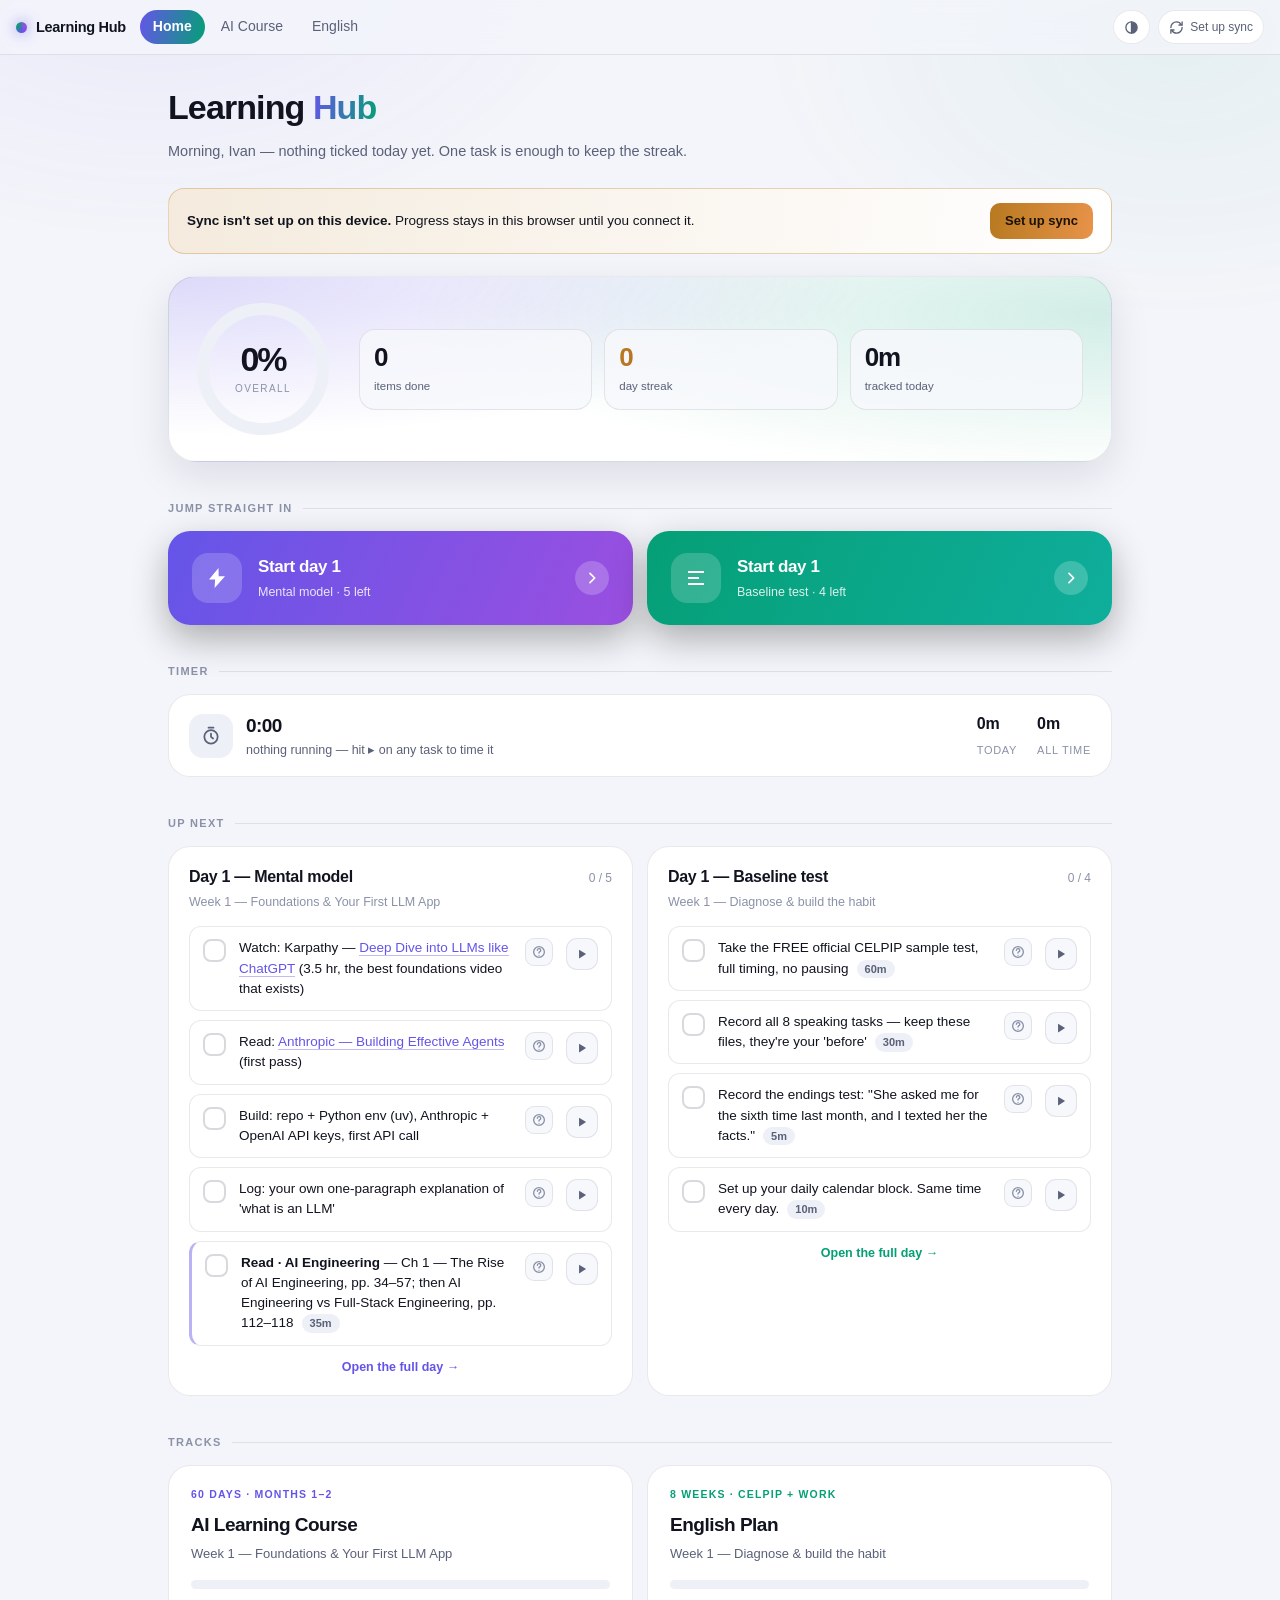
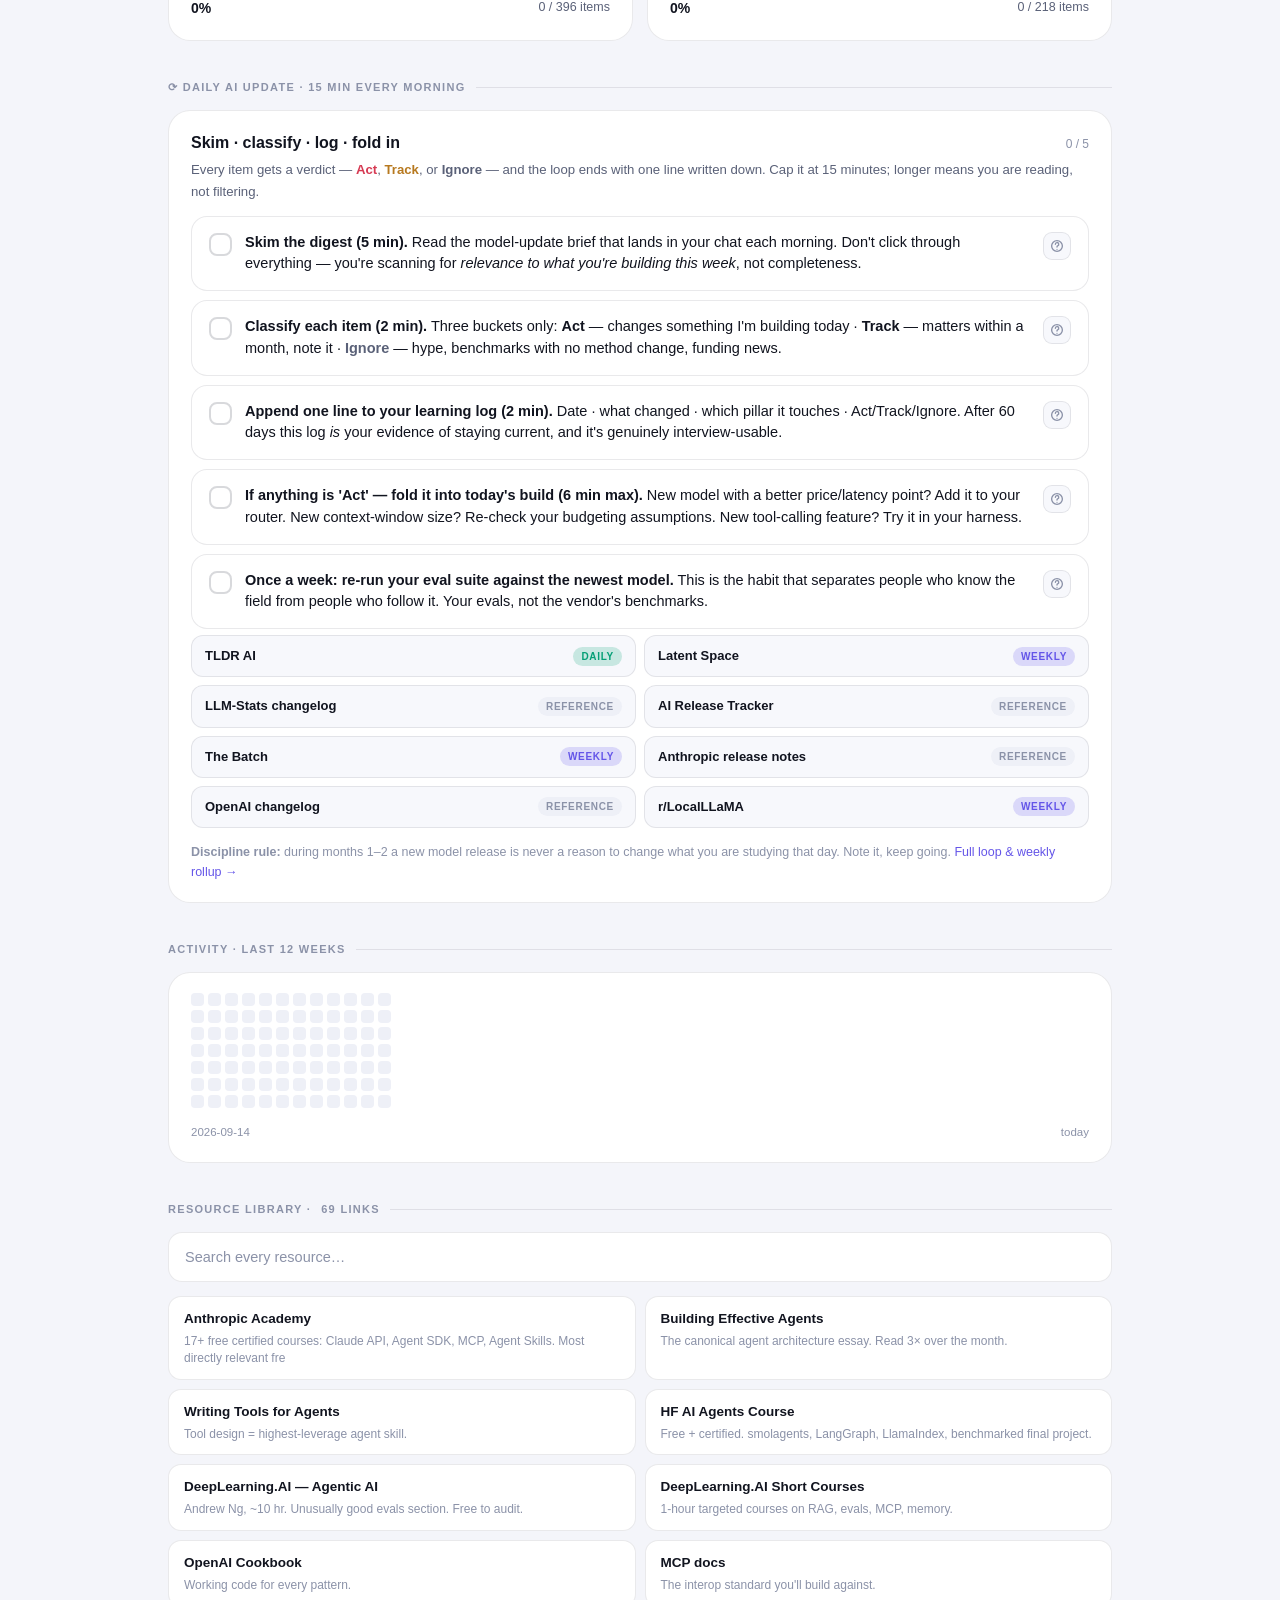
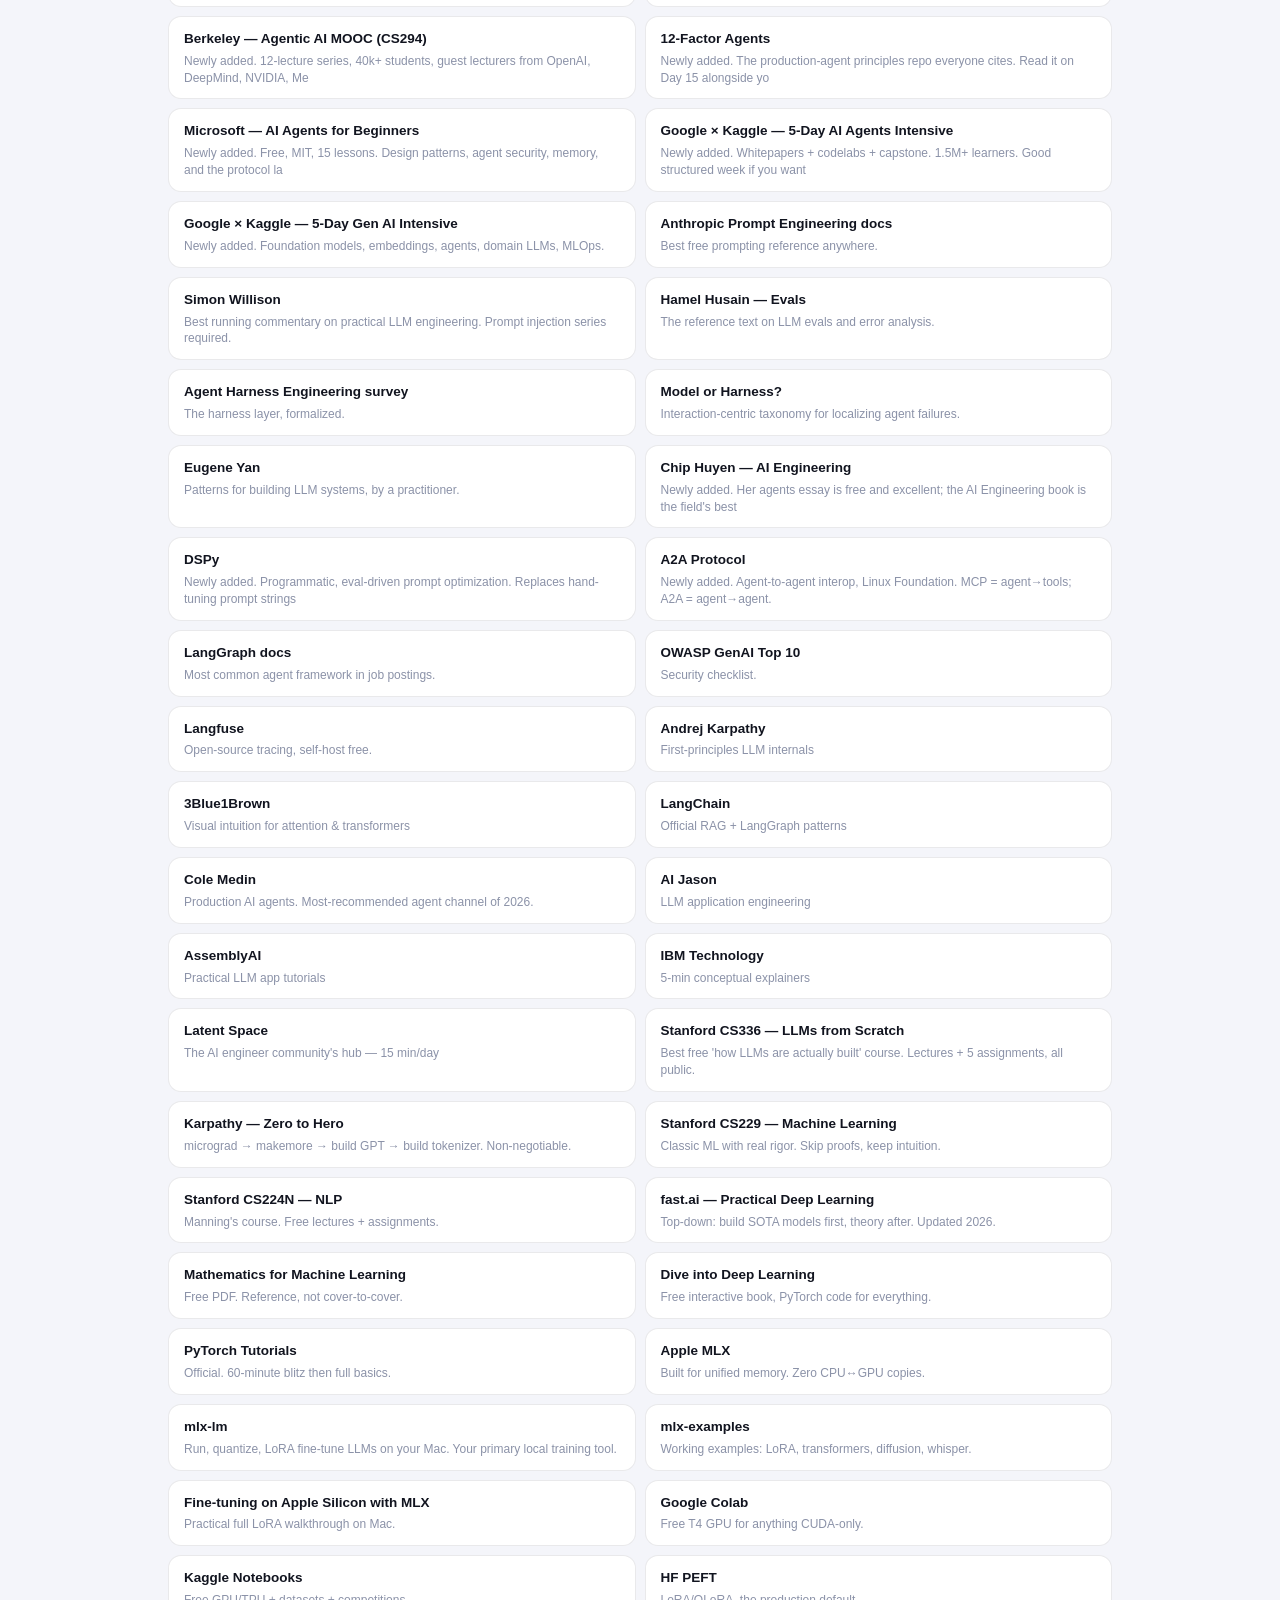
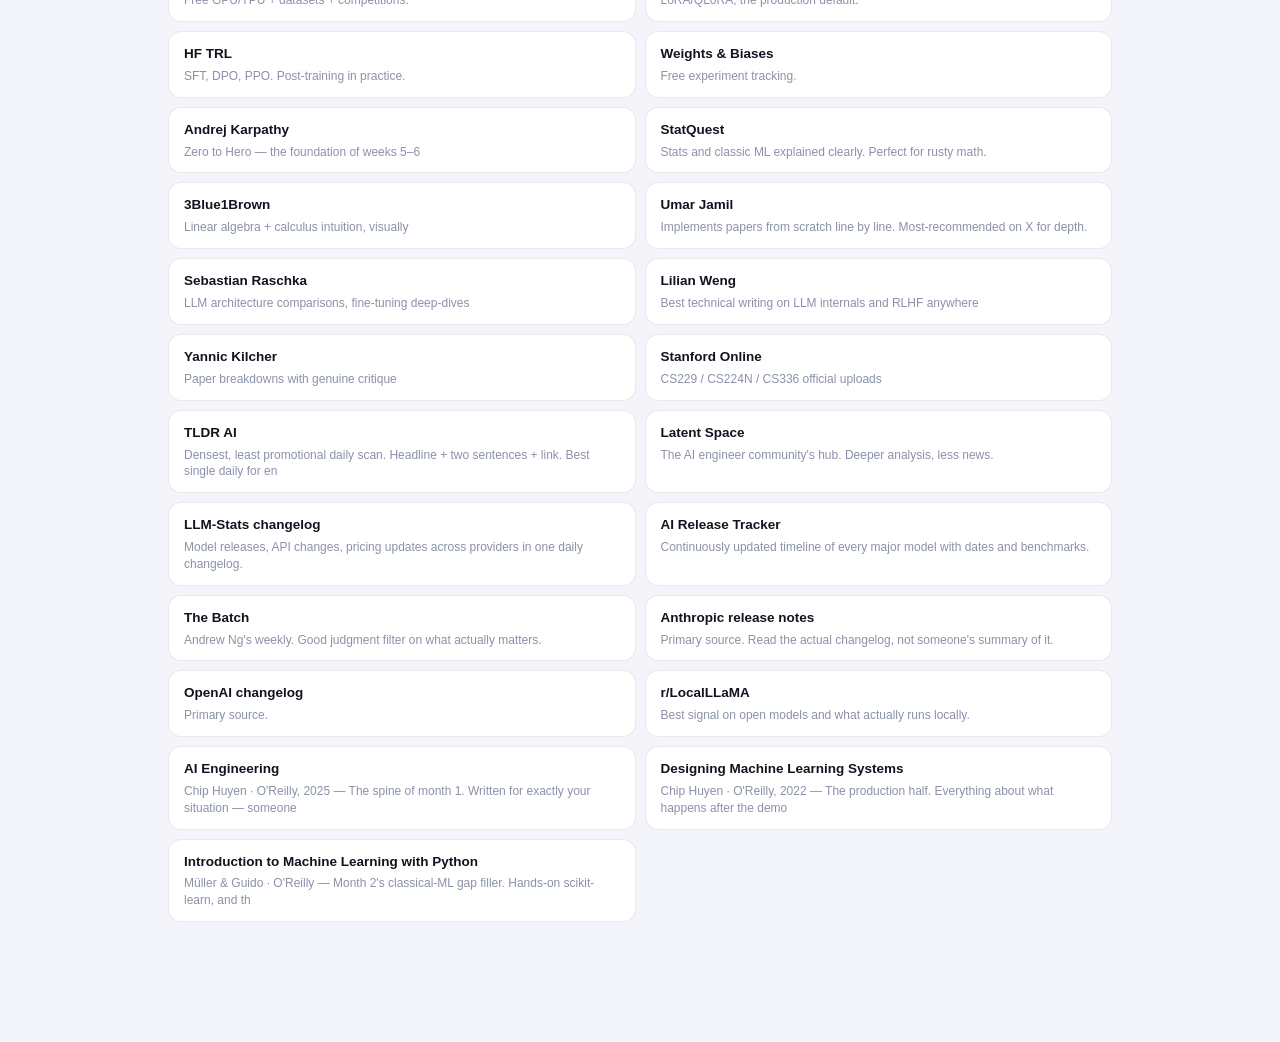
==== commit 6ab7de90: "Weave three books into the AI course Adds assets/books.js: - chapter maps for AI Engineering (Huyen " ====
--- a/index.html
+++ b/index.html
@@ -113,6 +113,7 @@
 <script>Hub.init({page:"home"});</script>
 <script src="assets/data-ai.js"></script>
 <script src="assets/data-eng.js"></script>
+<script src="assets/books.js"></script>
 <script src="assets/plans.js"></script>
 <script src="assets/ask.js"></script>
 <script src="assets/dashboard.js"></script>
--- a/assets/theme.css
+++ b/assets/theme.css
@@ -737,3 +737,59 @@
 .dots i { width:7px; height:7px; border-radius:50%; background:var(--a1); animation:dot 1.1s var(--ease) infinite; }
 .dots i:nth-child(2){ animation-delay:.15s } .dots i:nth-child(3){ animation-delay:.3s }
 @keyframes dot { 0%,60%,100%{opacity:.25; transform:translateY(0)} 30%{opacity:1; transform:translateY(-4px)} }
+
+/* ============================ books ============================ */
+.task .txt .why {
+  display:block; margin-top:5px; font-size:12.5px; color:var(--faint); line-height:1.55;
+}
+.today .task .txt .why, .focus .why { display:none; }
+.focus-task .why { display:block; font-size:15px; color:var(--dim); margin-top:14px; line-height:1.5; }
+
+.subhead {
+  font-size:15px; font-weight:700; letter-spacing:-.2px; margin:30px 0 12px;
+  padding-bottom:9px; border-bottom:1px solid var(--line);
+}
+.refpanel .subhead:first-of-type { margin-top:24px; }
+
+.book .book-hd { display:flex; gap:13px; align-items:flex-start; margin-bottom:10px; }
+.book-spine { flex:0 0 auto; width:5px; align-self:stretch; min-height:38px; border-radius:99px; }
+.b-ai   { background:linear-gradient(180deg,var(--ai-1),var(--ai-2)); }
+.b-dmls { background:linear-gradient(180deg,var(--en-1),var(--en-2)); }
+.b-iml  { background:linear-gradient(180deg,var(--amber),#e8934a); }
+.book .book-hd h3 { margin:0 0 3px; }
+
+.btag {
+  display:inline-block; padding:2px 9px; border-radius:99px; font-size:10.5px; font-weight:750;
+  letter-spacing:.4px; white-space:nowrap;
+}
+.btag.b-ai   { background:color-mix(in srgb,var(--ai-1) 20%,transparent); color:var(--ai-1); }
+.btag.b-dmls { background:color-mix(in srgb,var(--en-1) 20%,transparent); color:var(--en-1); }
+.btag.b-iml  { background:color-mix(in srgb,var(--amber) 22%,transparent); color:var(--amber); }
+
+.readtable td { vertical-align:top; }
+.readtable tr.read-done td { opacity:.45; }
+.readtable a.dayjump {
+  font-weight:700; white-space:nowrap; color:var(--a1); text-decoration:none;
+  border-bottom:1px solid color-mix(in srgb,var(--a1) 40%,transparent);
+}
+
+.decode-grid { display:grid; grid-template-columns:1fr 1fr; gap:13px; }
+@media (max-width:800px){ .decode-grid{grid-template-columns:1fr;} }
+.decode { border-left:3px solid var(--a1); }
+.decode-you {
+  display:flex; gap:10px; align-items:flex-start; font-size:13.2px; color:var(--dim);
+  font-style:italic; margin-bottom:11px; padding-bottom:11px; border-bottom:1px dashed var(--line-2);
+}
+.decode-n {
+  flex:0 0 auto; width:21px; height:21px; border-radius:7px; display:grid; place-items:center;
+  background:linear-gradient(140deg,var(--a1),var(--a2)); color:#fff;
+  font-size:11px; font-weight:750; font-style:normal;
+}
+.decode h3 { margin:0 0 8px; font-size:15px; }
+.decode code { background:var(--surf-3); padding:1px 5px; border-radius:4px; font-size:12px; }
+.decode .meta { margin-top:10px; padding-top:9px; border-top:1px solid var(--line); font-size:11.5px; }
+
+/* the "why this today" note shouldn't get struck through with the task */
+.task.done .txt .why { text-decoration:none; }
+/* readings read as a distinct kind of task */
+.task:has(.why) { border-left:3px solid color-mix(in srgb,var(--a1) 45%,transparent); }
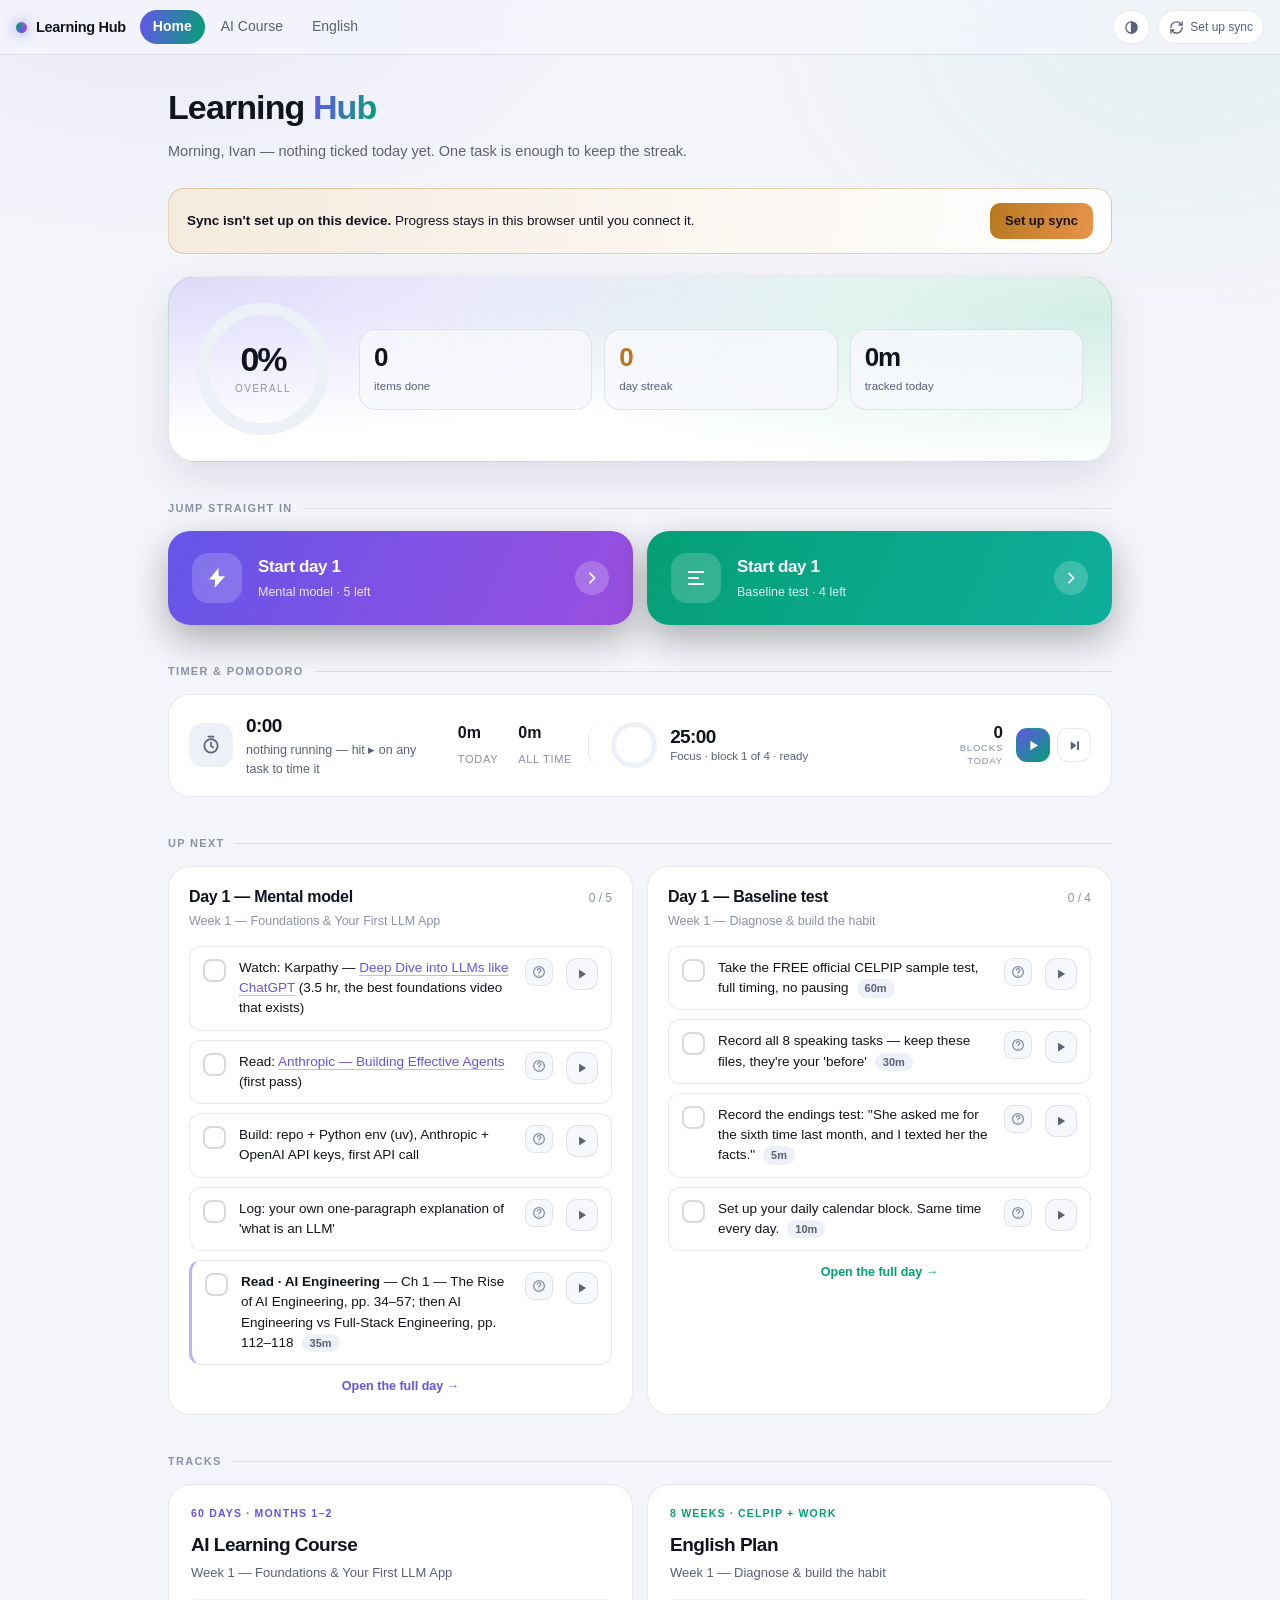
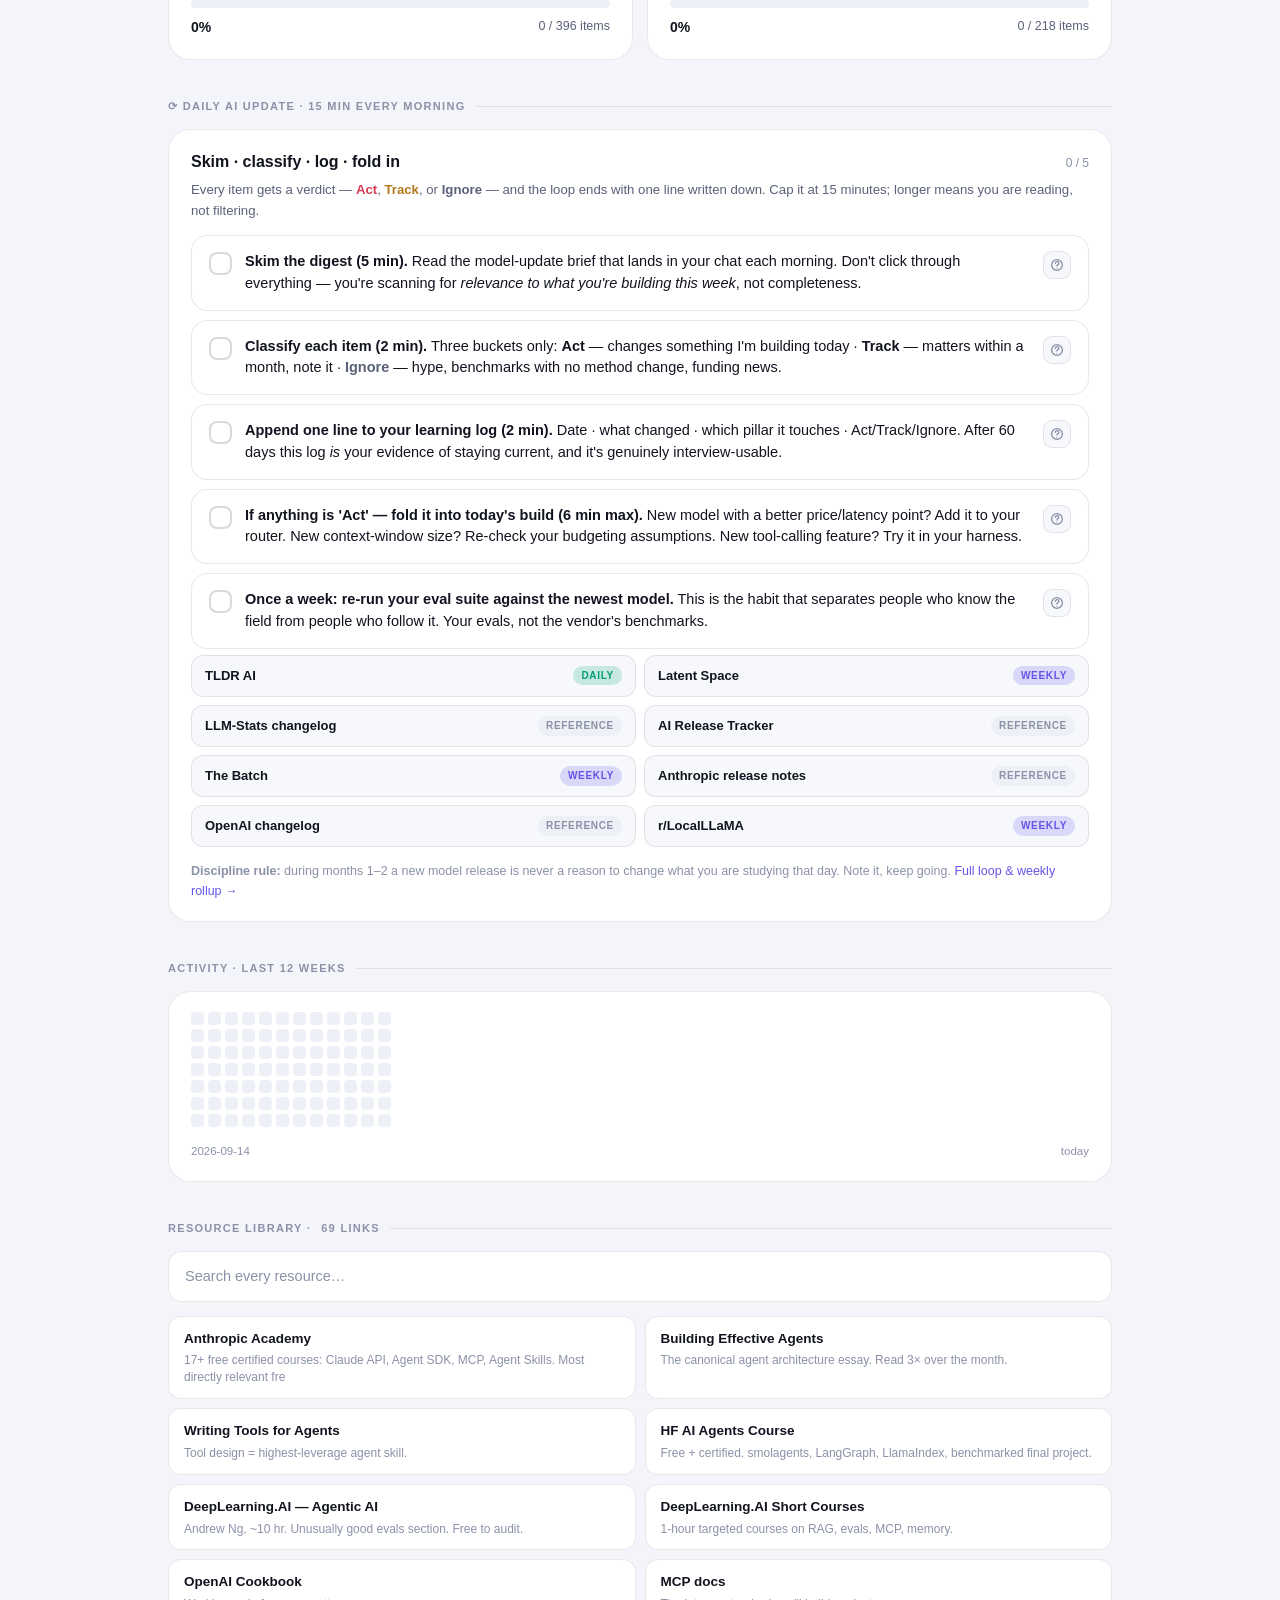
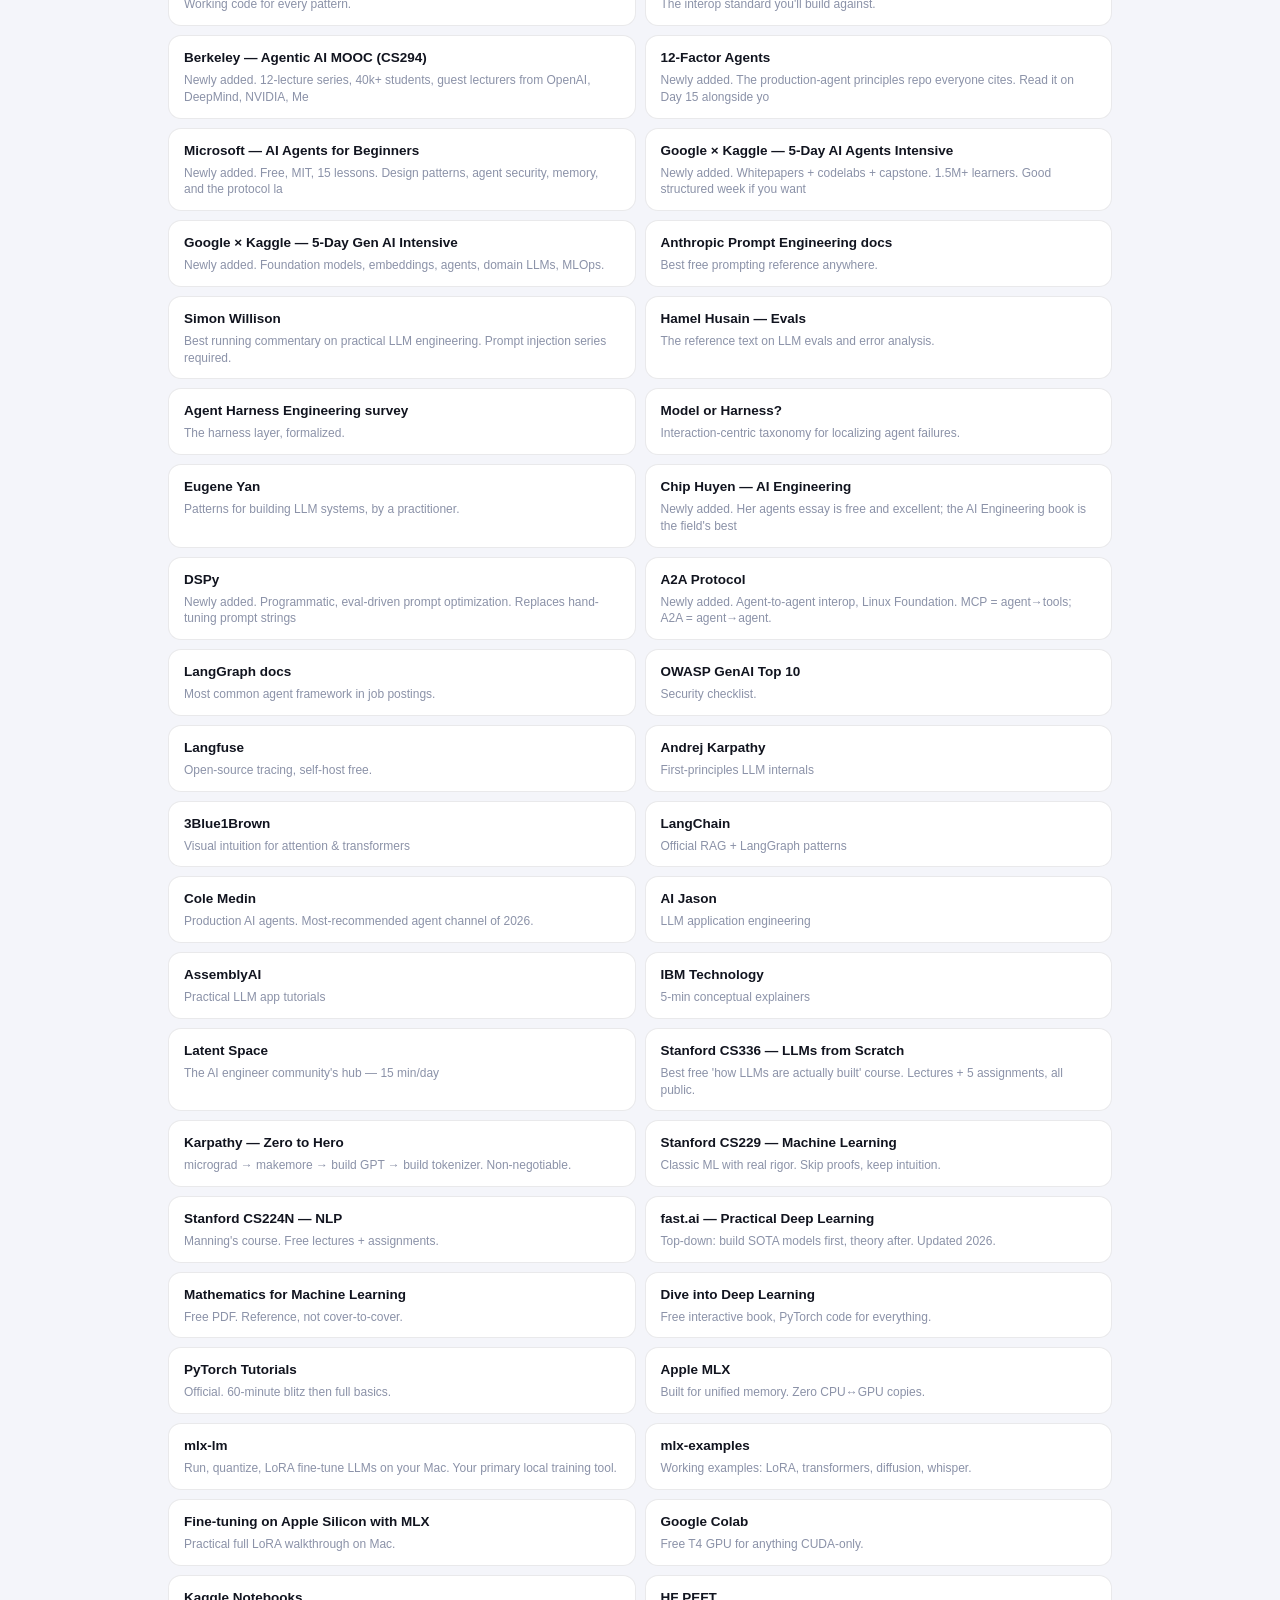
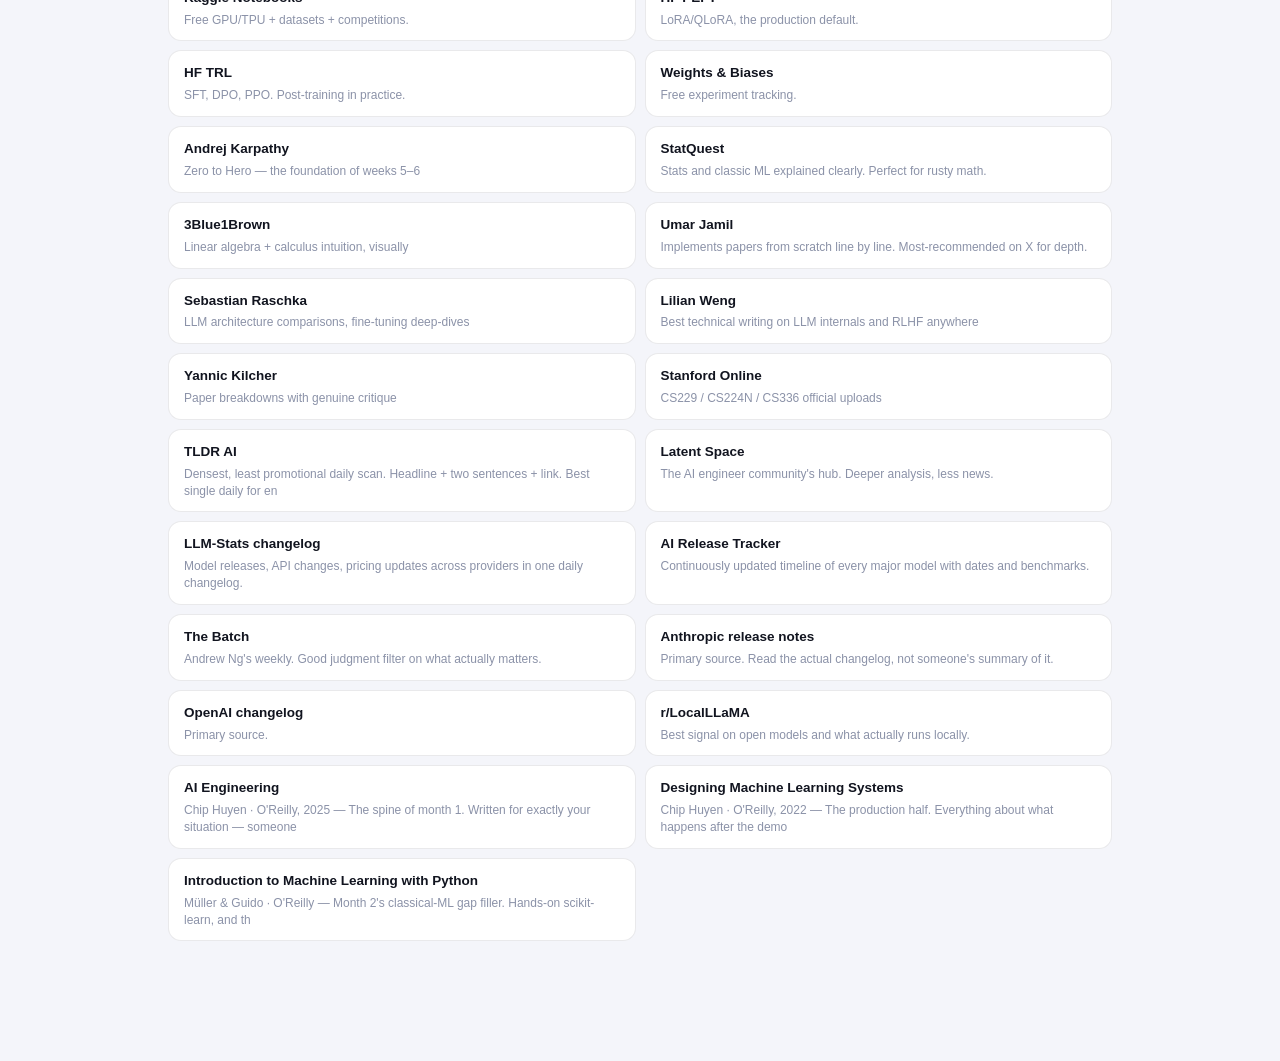
==== commit 80c68c9f: "Add a pomodoro timer, scoped per study day 25 focus / 5 short / 15 long every 4 blocks, adjustable i" ====
--- a/index.html
+++ b/index.html
@@ -4,6 +4,7 @@
 <meta charset="utf-8">
 <meta name="viewport" content="width=device-width, initial-scale=1, viewport-fit=cover">
 <title>Learning Hub</title>
+<meta name="robots" content="noindex, nofollow">
 <meta name="theme-color" content="#0a0c13">
 <meta name="apple-mobile-web-app-capable" content="yes">
 <meta name="apple-mobile-web-app-status-bar-style" content="black-translucent">
@@ -46,7 +47,7 @@
     </a>
   </div>
 
-  <h2 class="sec">Timer</h2>
+  <h2 class="sec">Timer &amp; pomodoro</h2>
   <div class="timerbar" id="timerBar">
     <div class="lead">
       <div class="puck" id="tPuck"><svg viewBox="0 0 24 24" width="20" height="20" fill="none" stroke="currentColor" stroke-width="2.1" stroke-linecap="round"><circle cx="12" cy="13" r="8"/><path d="M12 9v4l2.5 2M9 2h6"/></svg></div>
@@ -57,6 +58,7 @@
       <div><b id="tAll">0m</b><span>all time</span></div>
     </div>
     <button class="btn" id="tStop" style="display:none">Stop &amp; log</button>
+    <div id="homePomo" data-pomo="full"></div>
   </div>
 
   <h2 class="sec" id="todayHd">Up next</h2>
@@ -116,6 +118,7 @@
 <script src="assets/books.js"></script>
 <script src="assets/plans.js"></script>
 <script src="assets/ask.js"></script>
+<script src="assets/pomo.js"></script>
 <script src="assets/dashboard.js"></script>
 <script>if ("serviceWorker" in navigator) navigator.serviceWorker.register("sw.js").catch(function(){});</script>
 </body>
--- a/assets/theme.css
+++ b/assets/theme.css
@@ -398,6 +398,7 @@
 .focus-actions .frow { display:flex; gap:10px; }
 .focus-actions .frow #fDone { flex:1; }
 .focus-actions .frow .btn:not(.pri) { flex:0 0 56px; }
+.focus-actions .frow .askbtn-wide { flex:0 0 auto; white-space:nowrap; padding:0 16px; }
 .focus-done .focus-actions { flex-direction:row; }
 @media (max-width:520px){ .focus-done .focus-actions { flex-direction:column; } }
 .focus-hint { position:relative; text-align:center; font-size:11.5px; color:var(--faint); margin-top:14px; }
@@ -405,8 +406,9 @@
   display:inline-block; padding:1px 6px; border-radius:5px; background:var(--surf-2);
   border:1px solid var(--line); font:inherit; font-size:11px; margin:0 2px; color:var(--dim);
 }
-@media (max-width:640px){ .focus-hint.desk { display:none; } }
-@media (min-width:641px){ .focus-hint.mob { display:none; } }
+/* an iPad has a big screen and no keyboard — key off the pointer, not the width */
+@media (pointer:coarse){ .focus-hint.desk { display:none; } }
+@media (pointer:fine){ .focus-hint.mob { display:none; } }
 
 .focus-done { text-align:center; }
 .focus-done .big { font-size:clamp(30px,7vw,46px); font-weight:780; letter-spacing:-1.6px; margin:0 0 10px; }
@@ -487,7 +489,8 @@
 .hub-lbl { display:block; font-weight:650; font-size:13px; margin:16px 0 6px; }
 .hub-lbl span { font-weight:400; color:var(--faint); font-size:12px; }
 .hub-lbl code { background:var(--surf-3); padding:1px 5px; border-radius:4px; font-size:11.5px; }
-.hub-modal-bd input[type=text], .hub-modal-bd input[type=password], .hub-modal-bd input[type=date] {
+.hub-modal-bd input[type=text], .hub-modal-bd input[type=password],
+.hub-modal-bd input[type=date], .hub-modal-bd input[type=number] {
   width:100%; padding:11px 13px; border:1px solid var(--line); border-radius:11px;
   font:inherit; font-size:13.5px; background:var(--surf-2); color:var(--ink);
 }
@@ -496,6 +499,7 @@
 .hub-row2 { display:flex; align-items:center; justify-content:space-between; gap:12px; margin-top:10px; }
 .hub-row2 span { color:var(--dim); font-size:13.5px; }
 .hub-row2 input { width:auto !important; }
+.hub-row2 input[type=number] { width:74px !important; text-align:center; font-variant-numeric:tabular-nums; }
 .hub-msg { font-size:12.5px; margin:12px 0 0; color:var(--dim); word-break:break-all; }
 .hub-msg.ok { color:var(--en-1); }
 .hub-msg.err { color:var(--rose); }
@@ -647,6 +651,78 @@
 .timerbar .split div b { display:block; font-size:16px; font-weight:700; font-variant-numeric:tabular-nums; }
 .timerbar .split div span { font-size:11px; color:var(--faint); text-transform:uppercase; letter-spacing:.7px; }
 
+/* ============================ pomodoro ============================ */
+.pomo {
+  display:flex; align-items:center; gap:13px; flex-wrap:wrap;
+  background:var(--surf-2); border:1px solid var(--line); border-radius:var(--r-m);
+  padding:11px 14px;
+}
+.dayprog + .pomo { margin:-4px 0 18px; }
+.timerbar .pomo { flex:1 1 250px; background:transparent; border:none; padding:0; }
+/* wide enough that the strip is a single row — give the pomodoro its own column */
+@media (min-width:900px){ .timerbar .pomo { border-left:1px solid var(--line); padding-left:22px; } }
+.pomo.run { border-color:color-mix(in srgb,var(--pc) 45%,transparent); }
+.pomo[data-phase="work"],  .pchip[data-phase="work"]  { --pc:var(--a1); }
+.pomo[data-phase="short"], .pchip[data-phase="short"],
+.pomo[data-phase="long"],  .pchip[data-phase="long"]  { --pc:var(--amber); }
+.pomo[data-phase="idle"],  .pchip[data-phase="idle"]  { --pc:var(--faint); }
+
+.pring { position:relative; width:46px; height:46px; flex:0 0 auto; }
+.pring svg { transform:rotate(-90deg); display:block; }
+.pring .bgc { stroke:var(--surf-3); }
+.pring .fgc { stroke:url(#gradTimer); stroke-linecap:round; transition:stroke-dashoffset .4s linear; }
+/* breaks step outside the track accent so a glance tells you which you are in */
+.pomo[data-phase="short"] .pring .fgc, .pomo[data-phase="long"] .pring .fgc { stroke:var(--amber); }
+.pomo.run .pring::after {
+  content:""; position:absolute; inset:-3px; border-radius:50%;
+  box-shadow:0 0 0 0 color-mix(in srgb,var(--pc) 45%,transparent);
+  animation:breathe 2s var(--ease) infinite;
+}
+.pomo.paused .pring { opacity:.5; }
+
+.pinfo { flex:1 1 100px; min-width:0; }
+.pinfo .ptime {
+  display:block; font-size:19px; font-weight:730; letter-spacing:-.6px; line-height:1.15;
+  font-variant-numeric:tabular-nums;
+}
+.pomo.run .pinfo .ptime { color:var(--pc); }
+.pinfo .pphase { display:block; font-size:11.5px; color:var(--dim); }
+
+.pcount { flex:0 0 auto; text-align:right; }
+.pcount b { display:block; font-size:17px; font-weight:750; line-height:1.1; font-variant-numeric:tabular-nums; }
+.pcount span { display:block; font-size:9.5px; line-height:1.3; color:var(--faint); text-transform:uppercase; letter-spacing:.8px; }
+
+.pacts { display:flex; gap:7px; flex:0 0 auto; }
+.pbtn {
+  width:34px; height:34px; padding:0; border-radius:11px; border:1px solid var(--line);
+  background:var(--surf); color:var(--dim); cursor:pointer; display:grid; place-items:center;
+  transition:.2s var(--ease);
+}
+.pbtn:hover { color:var(--a1); border-color:var(--a1); transform:translateY(-1px); }
+.pbtn.pri { background:linear-gradient(140deg,var(--a1),var(--a2)); color:#fff; border-color:transparent; }
+.pbtn.pri:hover { filter:brightness(1.08); color:#fff; }
+.pomo[data-phase="short"] .pbtn.pri, .pomo[data-phase="long"] .pbtn.pri {
+  background:linear-gradient(140deg,var(--amber),var(--rose));
+}
+
+/* focus mode gets the same engine as a chip — no vertical cost on a phone */
+.pchip { display:flex; flex:0 0 auto; }
+.pchip button {
+  display:flex; align-items:center; gap:7px; height:34px; padding:0 11px;
+  border:1px solid var(--line); background:var(--surf); color:var(--dim);
+  font:inherit; cursor:pointer; transition:.2s var(--ease);
+}
+.pchip button:hover { color:var(--ink); border-color:var(--line-2); }
+.pc-main { border-radius:99px 0 0 99px; border-right:none; }
+.pc-skip { border-radius:0 99px 99px 0; padding:0 10px; }
+.pchip .ptime { font-size:13.5px; font-weight:700; font-variant-numeric:tabular-nums; }
+.pchip.run .ptime { color:var(--pc); }
+.pchip .pdot { width:8px; height:8px; border-radius:50%; background:var(--pc); flex:0 0 auto; }
+.pchip.run .pdot { animation:hubpulse 2s var(--ease) infinite; }
+.pchip.paused .pdot { opacity:.4; }
+.pchip .pn { text-decoration:none; font-size:10.5px; font-weight:750; color:var(--faint); font-variant-numeric:tabular-nums; }
+.pchip .pn:empty { display:none; }
+
 /* ============================ home today cards ============================ */
 .today { display:grid; grid-template-columns:1fr 1fr; gap:14px; }
 @media (max-width:820px){ .today{grid-template-columns:1fr;} }
@@ -793,3 +869,26 @@
 .task.done .txt .why { text-decoration:none; }
 /* readings read as a distinct kind of task */
 .task:has(.why) { border-left:3px solid color-mix(in srgb,var(--a1) 45%,transparent); }
+
+/* ============================ touch targets ============================ */
+/* Apple's guidance is a 44pt minimum. On a mouse the small controls are
+   fine; on iPhone/iPad they need real estate. */
+@media (pointer: coarse) {
+  .task { gap:12px; padding:15px 14px; }
+  .tick { width:26px; height:26px; }
+  .tick::before {
+    content:""; position:absolute; top:50%; left:50%;
+    width:44px; height:44px; transform:translate(-50%,-50%);
+  }
+  .askbtn, .timerbtn { width:40px; height:40px; border-radius:13px; }
+  .today .askbtn, .today .timerbtn,
+  .loopcard .askbtn, .loopcard .timerbtn { width:38px; height:38px; border-radius:12px; }
+  .pip { width:48px; height:56px; }
+  .tabbar button { padding:11px 17px; }
+  .icon-btn { min-width:40px; height:40px; }
+  .pbtn { width:44px; height:44px; border-radius:14px; }
+  .pchip button { height:44px; }
+  .pc-main { padding:0 13px; }
+  .pc-skip { padding:0 13px; }
+  .qa-x, .errcard .x { padding:6px 10px; margin:-6px -10px -6px auto; }
+}
